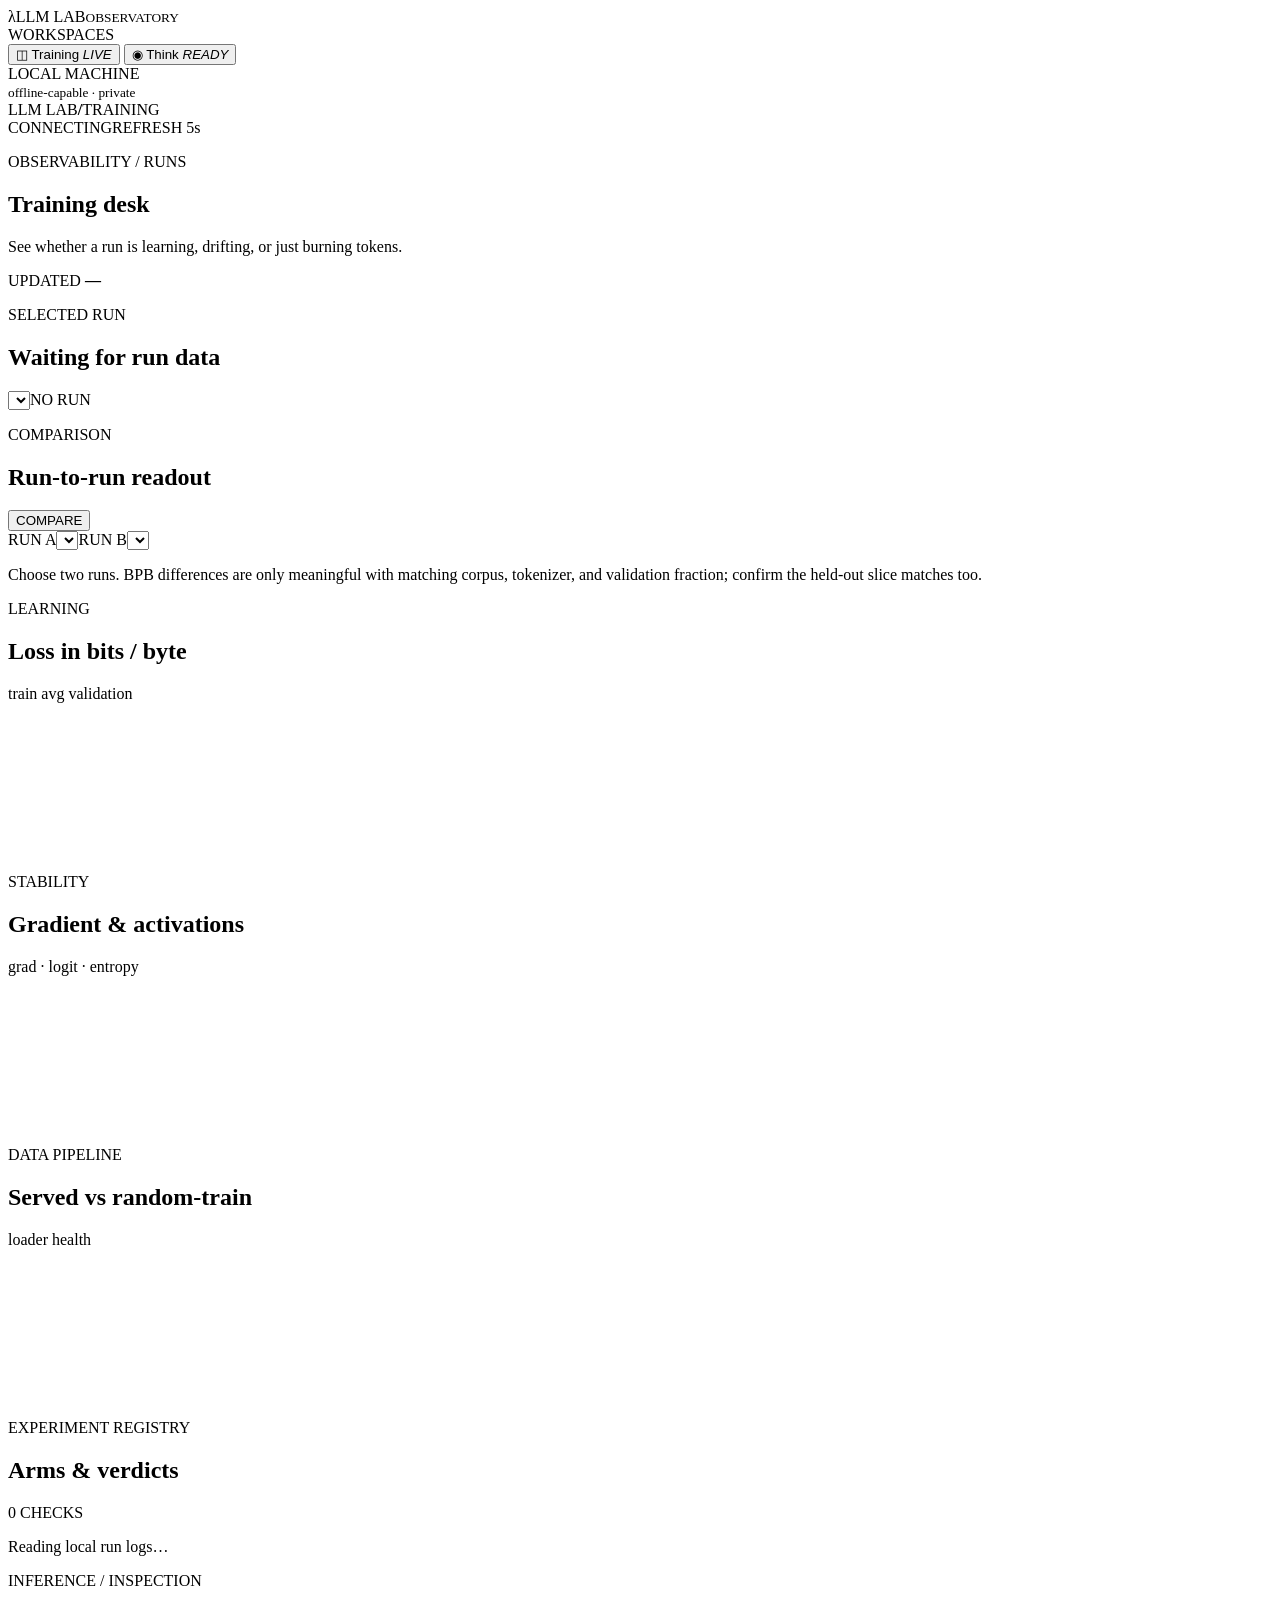
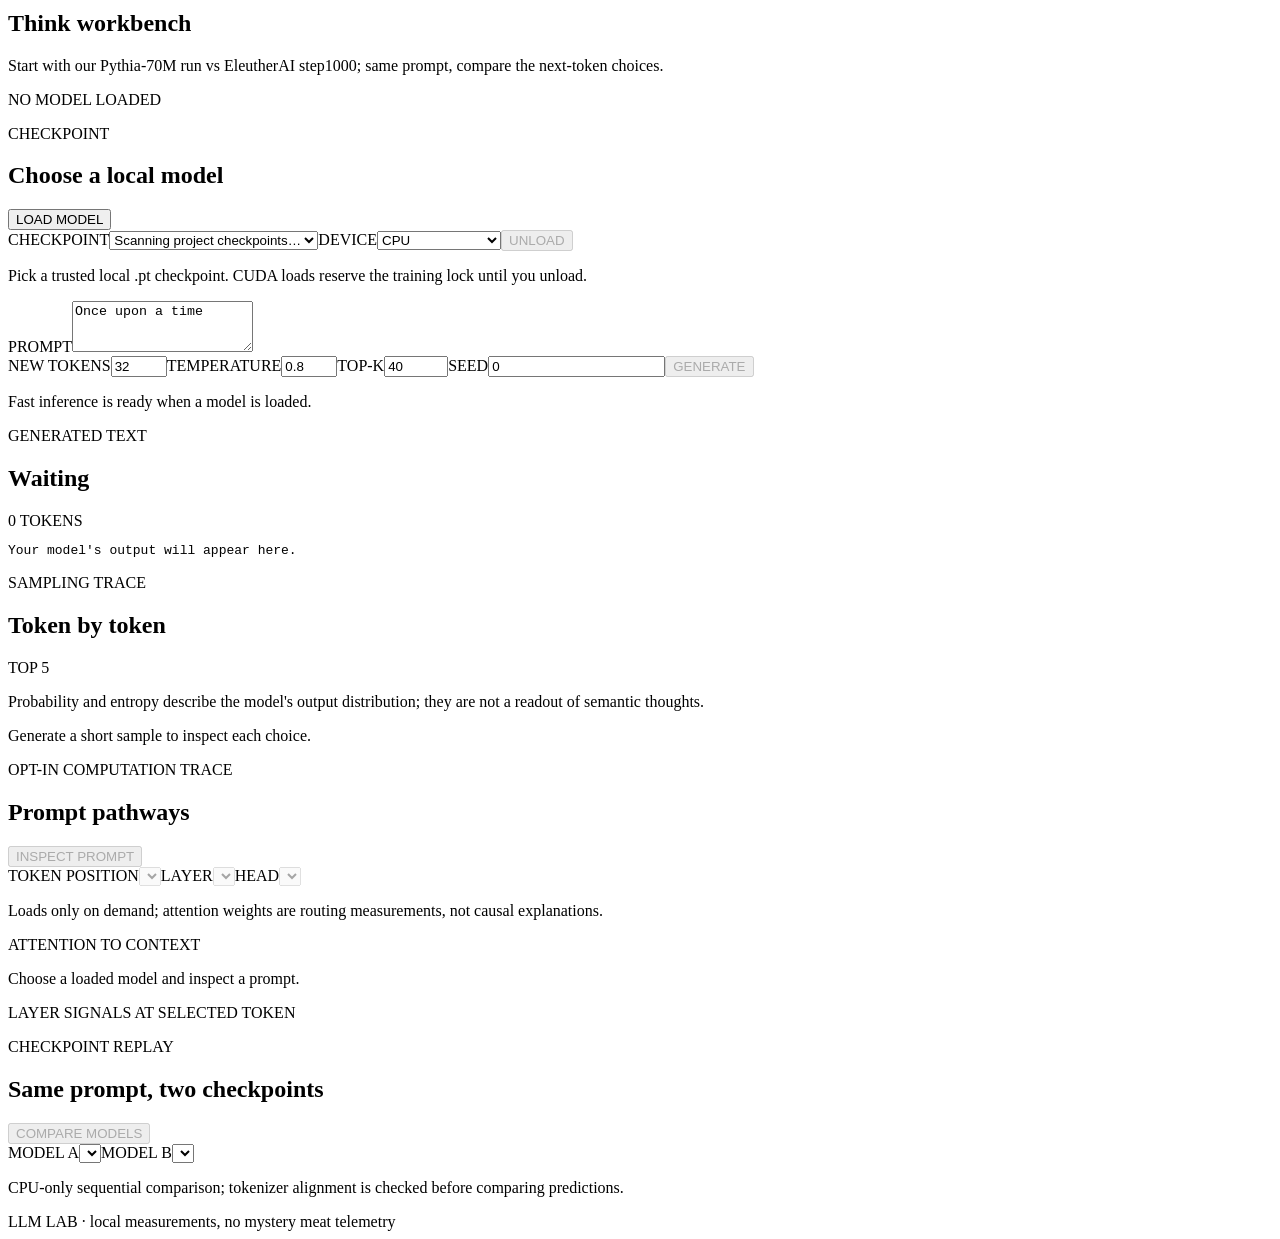
==== viz/ui/index.html @ 5d60dfd0 "viz: ship local visual observatory and inference" ====
<!doctype html>
<html lang="en">
<head>
  <meta charset="utf-8">
  <meta name="viewport" content="width=device-width, initial-scale=1">
  <title>LLM Observatory</title>
  <link rel="stylesheet" href="/assets/app.css">
  <script defer src="/assets/app.js"></script>
</head>
<body>
  <div class="app-shell">
    <aside class="rail">
      <div class="brand"><span class="brand-mark">λ</span><span>LLM LAB<small>OBSERVATORY</small></span></div>
      <div class="rail-label">WORKSPACES</div>
      <button class="nav active" data-view="training"><span>◫</span> Training <i>LIVE</i></button>
      <button class="nav" data-view="think"><span>◉</span> Think <i>READY</i></button>
      <div class="rail-footer"><span class="pulse"></span> LOCAL MACHINE<br><small>offline-capable · private</small></div>
    </aside>
    <main>
      <header class="topbar"><div><span class="crumb">LLM LAB</span><b>/</b><span id="crumb-view">TRAINING</span></div><div class="top-status"><span class="pulse"></span><span id="connection">CONNECTING</span><span class="divider"></span><span>REFRESH 5s</span></div></header>
      <section id="training-view" class="view">
        <div class="page-head"><div><p class="eyebrow">OBSERVABILITY / RUNS</p><h1>Training desk</h1><p class="subhead">See whether a run is learning, drifting, or just burning tokens.</p></div><div class="updated">UPDATED <b id="updated-at">—</b></div></div>
        <div id="stats" class="stats"></div>
        <div class="runbar panel"><div><p class="eyebrow">SELECTED RUN</p><h2 id="run-title">Waiting for run data</h2></div><select id="run-select" aria-label="Select training run"></select><span id="run-badge" class="badge">NO RUN</span></div>
        <div id="run-health" class="stats compact-stats" aria-live="polite"></div>
        <section class="panel compare-panel"><div class="panel-head"><div><p class="eyebrow">COMPARISON</p><h2>Run-to-run readout</h2></div><button id="compare-runs" class="action secondary">COMPARE</button></div><div class="control-row"><label class="field grow">RUN A<select id="compare-a"></select></label><label class="field grow">RUN B<select id="compare-b"></select></label></div><p id="compare-note" class="notice">Choose two runs. BPB differences are only meaningful with matching corpus, tokenizer, and validation fraction; confirm the held-out slice matches too.</p><div id="compare-results" class="table-wrap"></div></section>
        <div class="charts">
          <article class="panel chart-card"><div class="panel-head"><div><p class="eyebrow">LEARNING</p><h2>Loss in bits / byte</h2></div><span class="chart-key"><b class="lime"></b> train avg <b class="orange"></b> validation</span></div><canvas id="loss-chart" aria-label="Training and validation loss chart"></canvas></article>
          <article class="panel chart-card"><div class="panel-head"><div><p class="eyebrow">STABILITY</p><h2>Gradient &amp; activations</h2></div><span class="chart-key">grad · logit · entropy</span></div><canvas id="stability-chart" aria-label="Training stability chart"></canvas></article>
          <article class="panel chart-card"><div class="panel-head"><div><p class="eyebrow">DATA PIPELINE</p><h2>Served vs random-train</h2></div><span class="chart-key">loader health</span></div><canvas id="loader-chart" aria-label="Loader health chart"></canvas></article>
          <article class="panel runs-card"><div class="panel-head"><div><p class="eyebrow">EXPERIMENT REGISTRY</p><h2>Arms &amp; verdicts</h2></div><span id="problem-count" class="badge">0 CHECKS</span></div><div id="arms-table" class="table-wrap"></div></article>
        </div>
        <p id="notice" class="notice" role="status">Reading local run logs…</p>
      </section>
      <section id="think-view" class="view hidden">
        <div class="page-head"><div><p class="eyebrow">INFERENCE / INSPECTION</p><h1>Think workbench</h1><p class="subhead">Start with our Pythia-70M run vs EleutherAI step1000; same prompt, compare the next-token choices.</p></div><div class="badge" id="model-badge">NO MODEL LOADED</div></div>
        <div class="think-layout">
          <section class="panel think-main">
            <div class="panel-head"><div><p class="eyebrow">CHECKPOINT</p><h2>Choose a local model</h2></div><button id="load-model" class="action">LOAD MODEL</button></div>
            <div class="control-row"><label class="field grow">CHECKPOINT<select id="checkpoint-select"><option>Scanning project checkpoints…</option></select></label><label class="field">DEVICE<select id="device-select"><option value="cpu">CPU</option><option value="cuda" disabled>CUDA · checking</option></select></label><button id="unload-model" class="action secondary" disabled>UNLOAD</button></div>
            <p id="model-status" class="notice" role="status">Pick a trusted local .pt checkpoint. CUDA loads reserve the training lock until you unload.</p>
            <label class="field prompt-field">PROMPT<textarea id="prompt-input" rows="3" maxlength="4000">Once upon a time</textarea></label>
            <div class="control-row settings"><label class="field">NEW TOKENS<input id="max-tokens" type="number" min="1" max="128" value="32"></label><label class="field">TEMPERATURE<input id="temperature" type="number" min="0" max="2" step="0.1" value="0.8"></label><label class="field">TOP-K<input id="top-k" type="number" min="0" max="1000" value="40"></label><label class="field">SEED<input id="seed" type="number" min="0" value="0"></label><button id="generate-button" class="action generate" disabled>GENERATE</button></div>
            <p id="think-notice" class="notice" role="status">Fast inference is ready when a model is loaded.</p>
            <div class="generation-output"><div class="panel-head"><div><p class="eyebrow">GENERATED TEXT</p><h2 id="generation-state">Waiting</h2></div><span id="token-count" class="badge">0 TOKENS</span></div><pre id="generated-text">Your model's output will appear here.</pre></div>
          </section>
          <aside class="panel token-panel"><div class="panel-head"><div><p class="eyebrow">SAMPLING TRACE</p><h2>Token by token</h2></div><span class="badge">TOP 5</span></div><p class="subhead small">Probability and entropy describe the model's output distribution; they are not a readout of semantic thoughts.</p><div id="token-events" class="token-events"><div class="empty-trace">Generate a short sample to inspect each choice.</div></div></aside>
        </div>
        <section class="panel trace-panel">
          <div class="panel-head"><div><p class="eyebrow">OPT-IN COMPUTATION TRACE</p><h2>Prompt pathways</h2></div><button id="inspect-trace" class="action secondary" disabled>INSPECT PROMPT</button></div>
          <div class="control-row trace-controls"><label class="field">TOKEN POSITION<select id="trace-token" disabled></select></label><label class="field">LAYER<select id="trace-layer" disabled></select></label><label class="field">HEAD<select id="trace-head" disabled></select></label></div>
          <p id="trace-note" class="notice">Loads only on demand; attention weights are routing measurements, not causal explanations.</p>
          <div class="trace-views"><article><p class="eyebrow">ATTENTION TO CONTEXT</p><div id="attention-bars" class="attention-bars"><span class="empty-trace">Choose a loaded model and inspect a prompt.</span></div></article><article><p class="eyebrow">LAYER SIGNALS AT SELECTED TOKEN</p><div id="pathway-layers" class="pathway-layers"></div></article></div>
        </section>
        <section class="panel compare-panel"><div class="panel-head"><div><p class="eyebrow">CHECKPOINT REPLAY</p><h2>Same prompt, two checkpoints</h2></div><button id="compare-checkpoints" class="action secondary" disabled>COMPARE MODELS</button></div><div class="control-row"><label class="field grow">MODEL A<select id="compare-model-a"></select></label><label class="field grow">MODEL B<select id="compare-model-b"></select></label></div><p id="checkpoint-compare-note" class="notice">CPU-only sequential comparison; tokenizer alignment is checked before comparing predictions.</p><div id="checkpoint-compare-result" class="model-comparison"></div></section>
      </section>
      <footer>LLM LAB <span>·</span> local measurements, no mystery meat telemetry</footer>
    </main>
  </div>
</body>
</html>
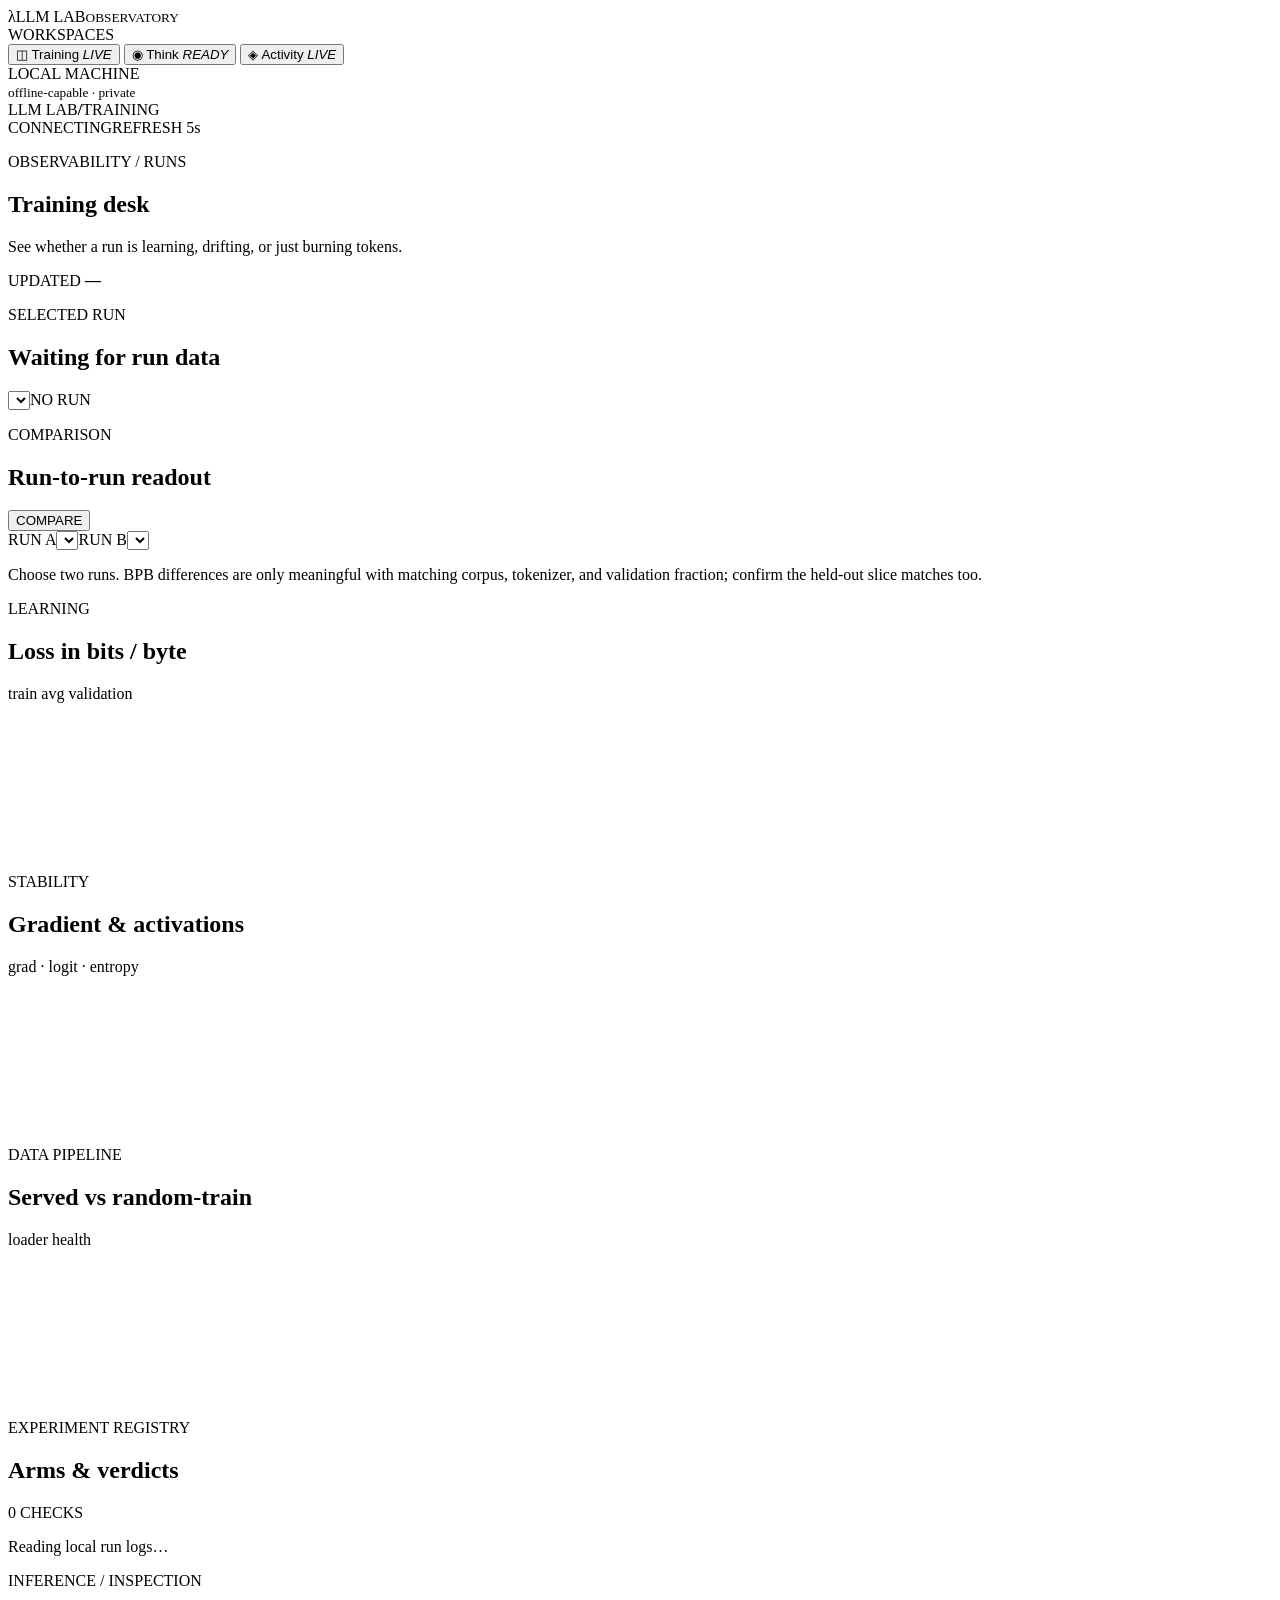
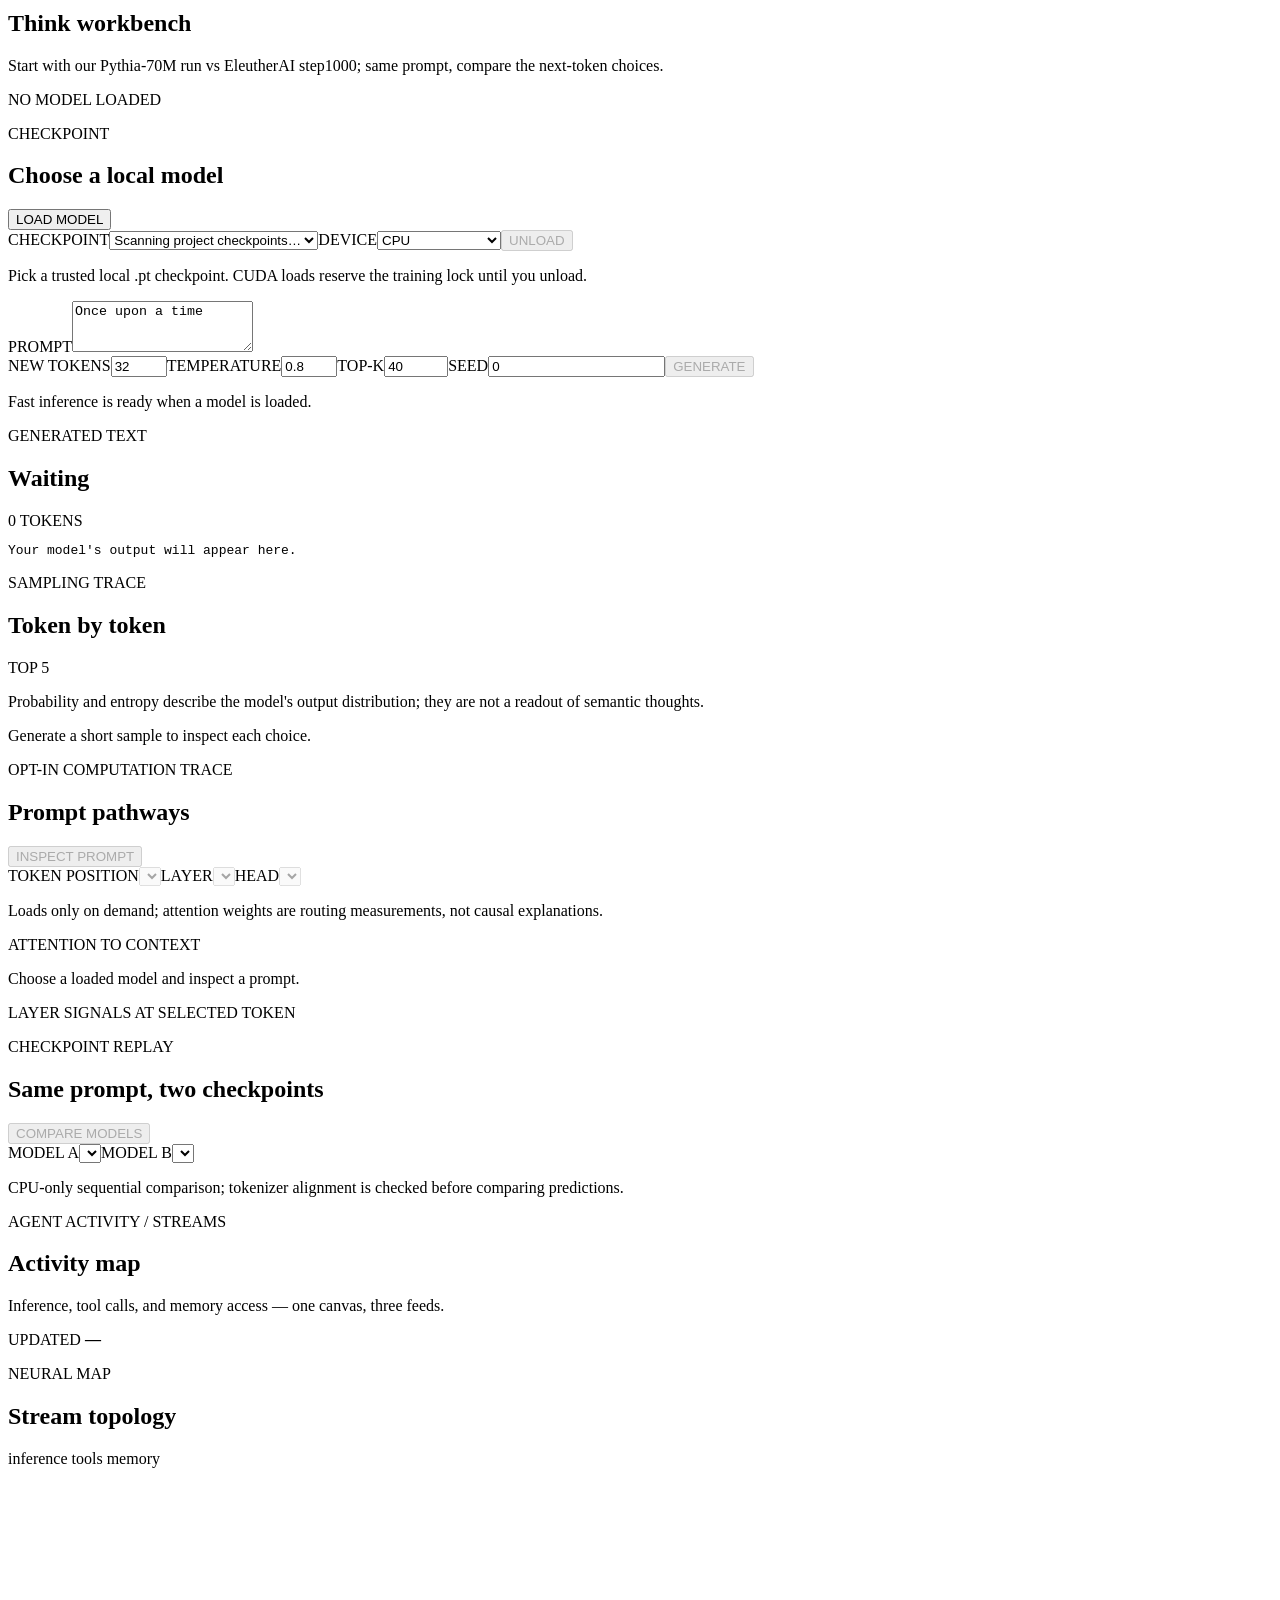
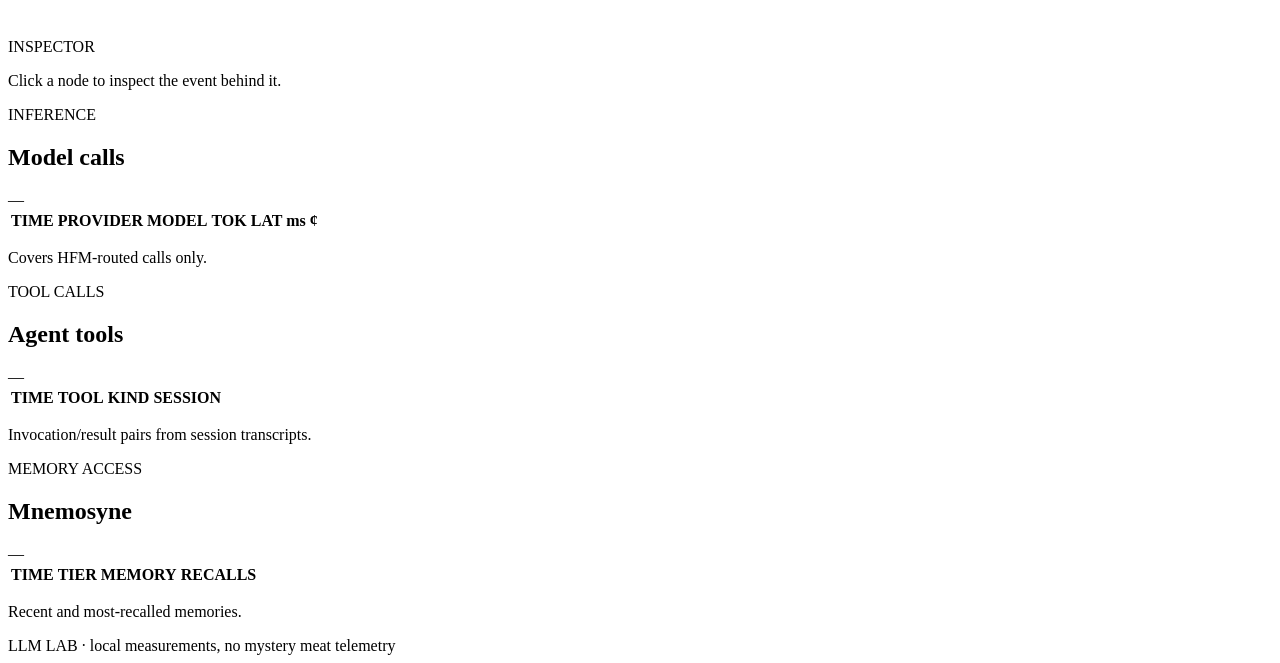
==== commit c568e851: "feat(viz): Activity workspace — /api/activity route, rail view, three feed panels" ====
--- a/viz/ui/index.html
+++ b/viz/ui/index.html
@@ -14,6 +14,7 @@
       <div class="rail-label">WORKSPACES</div>
       <button class="nav active" data-view="training"><span>◫</span> Training <i>LIVE</i></button>
       <button class="nav" data-view="think"><span>◉</span> Think <i>READY</i></button>
+      <button class="nav" data-view="activity"><span>◈</span> Activity <i>LIVE</i></button>
       <div class="rail-footer"><span class="pulse"></span> LOCAL MACHINE<br><small>offline-capable · private</small></div>
     </aside>
     <main>
@@ -54,6 +55,33 @@
         </section>
         <section class="panel compare-panel"><div class="panel-head"><div><p class="eyebrow">CHECKPOINT REPLAY</p><h2>Same prompt, two checkpoints</h2></div><button id="compare-checkpoints" class="action secondary" disabled>COMPARE MODELS</button></div><div class="control-row"><label class="field grow">MODEL A<select id="compare-model-a"></select></label><label class="field grow">MODEL B<select id="compare-model-b"></select></label></div><p id="checkpoint-compare-note" class="notice">CPU-only sequential comparison; tokenizer alignment is checked before comparing predictions.</p><div id="checkpoint-compare-result" class="model-comparison"></div></section>
       </section>
+      <section id="activity-view" class="view hidden">
+        <div class="page-head"><div><p class="eyebrow">AGENT ACTIVITY / STREAMS</p><h1>Activity map</h1><p class="subhead">Inference, tool calls, and memory access — one canvas, three feeds.</p></div><div class="updated">UPDATED <b id="activity-updated-at">—</b></div></div>
+        <section class="panel map-panel">
+          <div class="panel-head"><div><p class="eyebrow">NEURAL MAP</p><h2>Stream topology</h2></div><span class="chart-key"><b class="lime"></b> inference <b class="orange"></b> tools <b class="cyan"></b> memory</span></div>
+          <div class="map-wrap"><canvas id="activity-map" aria-label="Activity neural map"></canvas><aside id="map-inspector" class="map-inspector"><p class="eyebrow">INSPECTOR</p><p class="subhead small">Click a node to inspect the event behind it.</p></aside></div>
+        </section>
+        <div class="activity-grid">
+          <section class="panel" id="inference-panel">
+            <div class="panel-head"><div><p class="eyebrow">INFERENCE</p><h2>Model calls</h2></div><span class="badge" id="inference-badge">—</span></div>
+            <div id="inference-stats" class="stats compact-stats"></div>
+            <div class="table-wrap"><table><thead><tr><th>TIME</th><th>PROVIDER</th><th>MODEL</th><th>TOK</th><th>LAT ms</th><th>¢</th></tr></thead><tbody id="inference-feed"></tbody></table></div>
+            <p id="inference-notice" class="notice small">Covers HFM-routed calls only.</p>
+          </section>
+          <section class="panel" id="tools-panel">
+            <div class="panel-head"><div><p class="eyebrow">TOOL CALLS</p><h2>Agent tools</h2></div><span class="badge" id="tools-badge">—</span></div>
+            <div id="tools-stats" class="stats compact-stats"></div>
+            <div class="table-wrap"><table><thead><tr><th>TIME</th><th>TOOL</th><th>KIND</th><th>SESSION</th></tr></thead><tbody id="tools-feed"></tbody></table></div>
+            <p id="tools-notice" class="notice small">Invocation/result pairs from session transcripts.</p>
+          </section>
+          <section class="panel" id="memory-panel">
+            <div class="panel-head"><div><p class="eyebrow">MEMORY ACCESS</p><h2>Mnemosyne</h2></div><span class="badge" id="memory-badge">—</span></div>
+            <div id="memory-stats" class="stats compact-stats"></div>
+            <div class="table-wrap"><table><thead><tr><th>TIME</th><th>TIER</th><th>MEMORY</th><th>RECALLS</th></tr></thead><tbody id="memory-feed"></tbody></table></div>
+            <p id="memory-notice" class="notice small">Recent and most-recalled memories.</p>
+          </section>
+        </div>
+      </section>
       <footer>LLM LAB <span>·</span> local measurements, no mystery meat telemetry</footer>
     </main>
   </div>
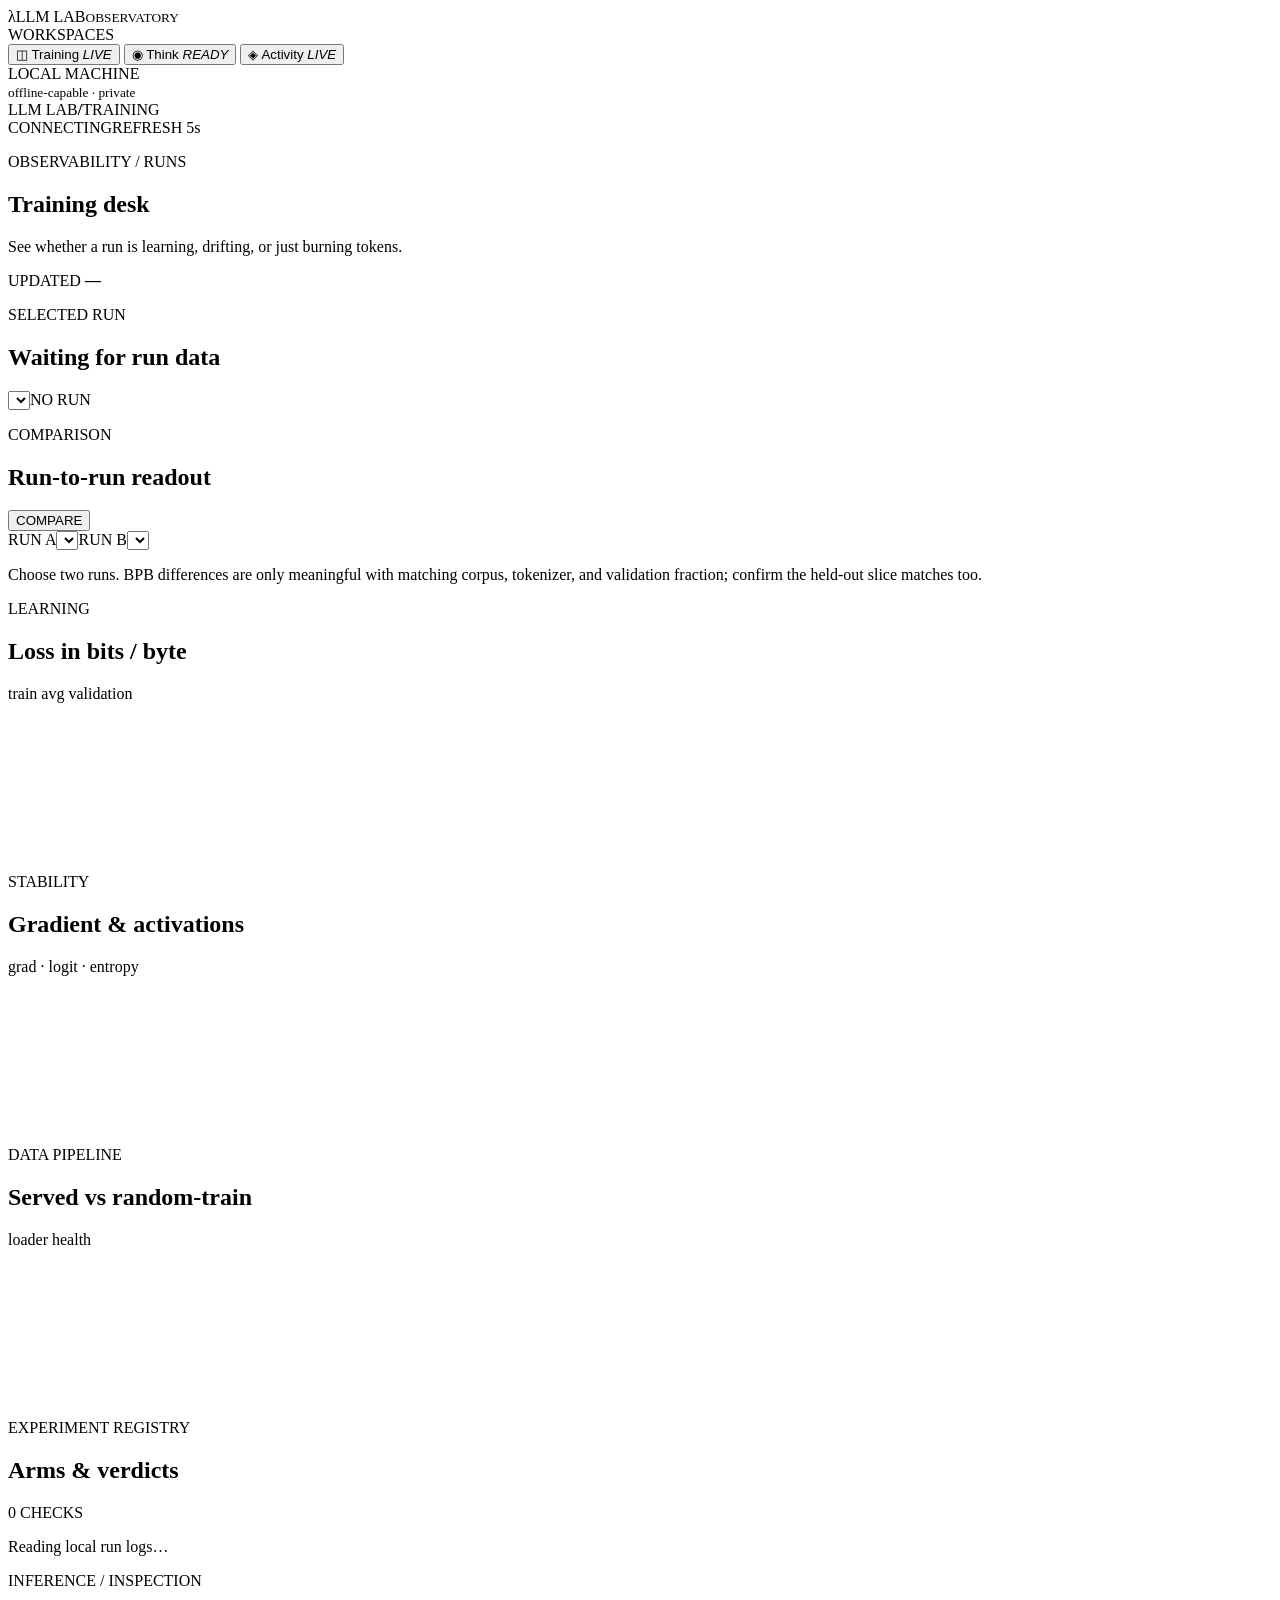
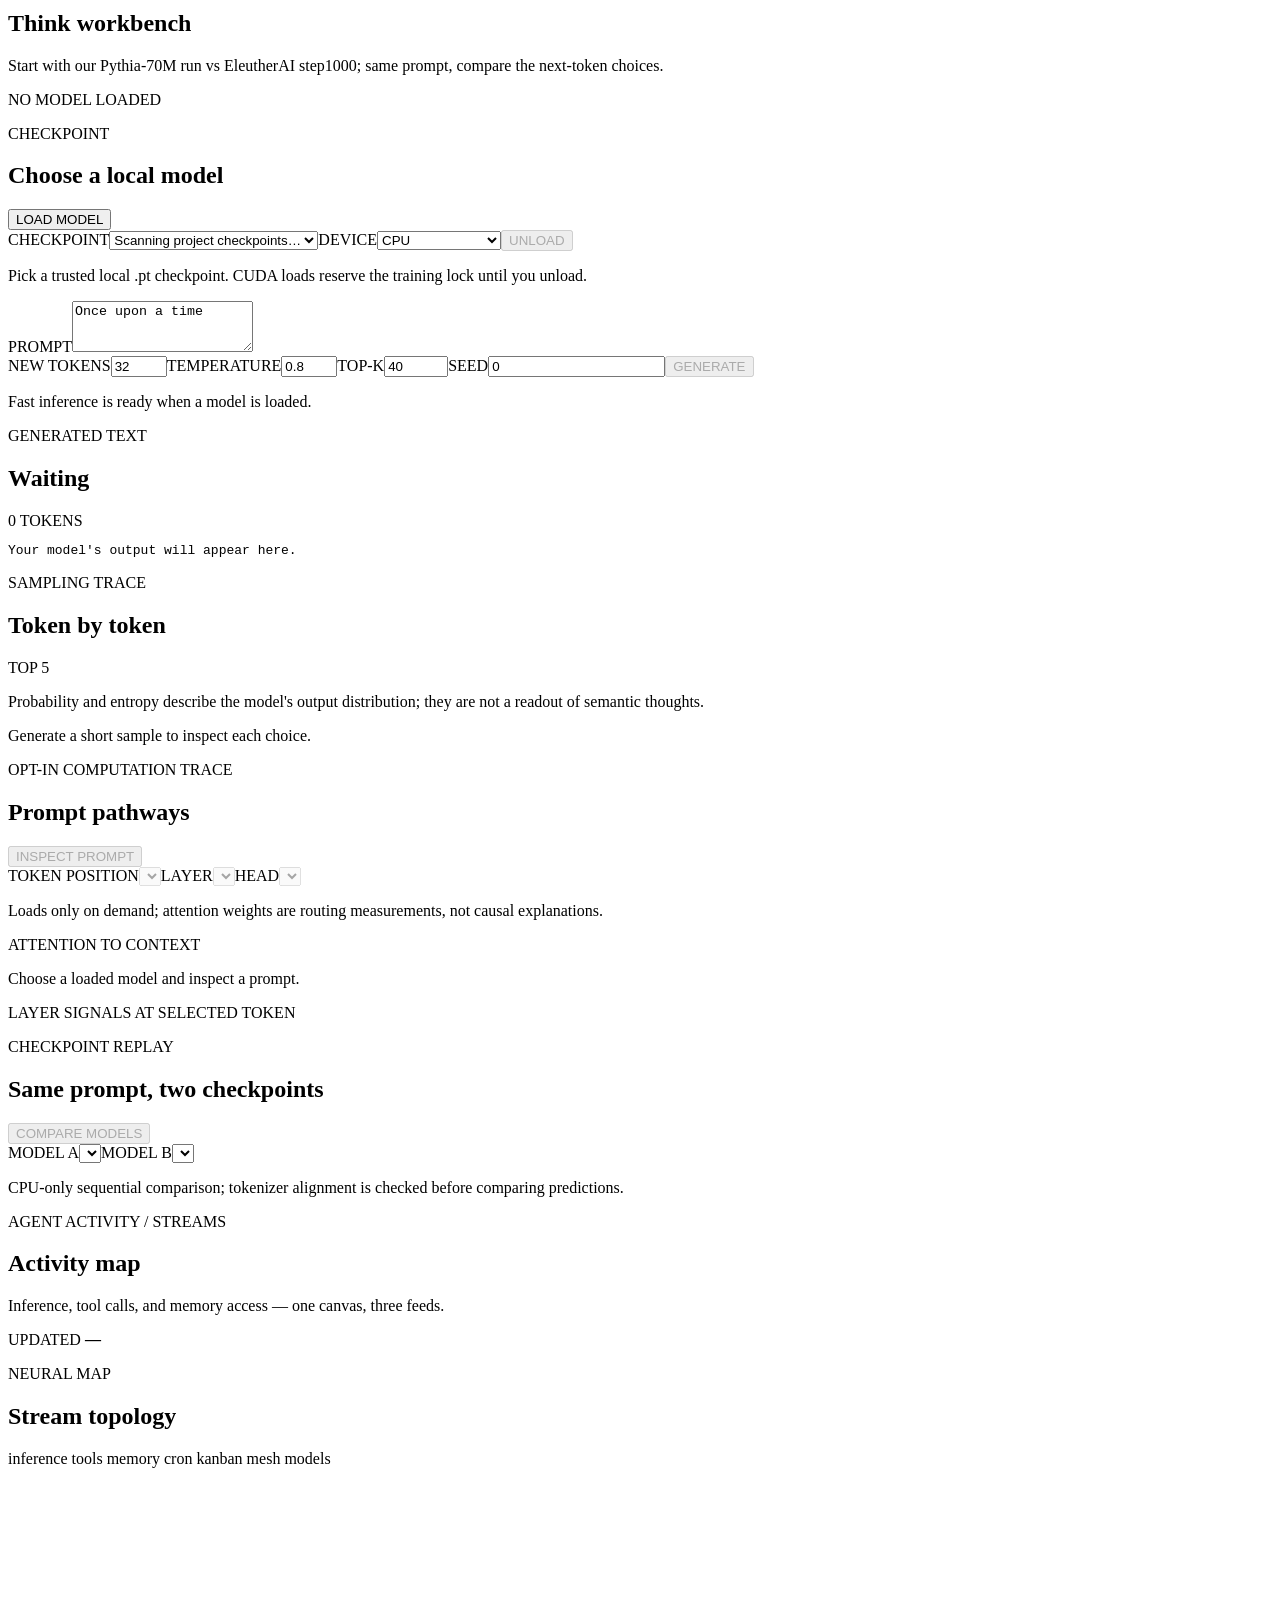
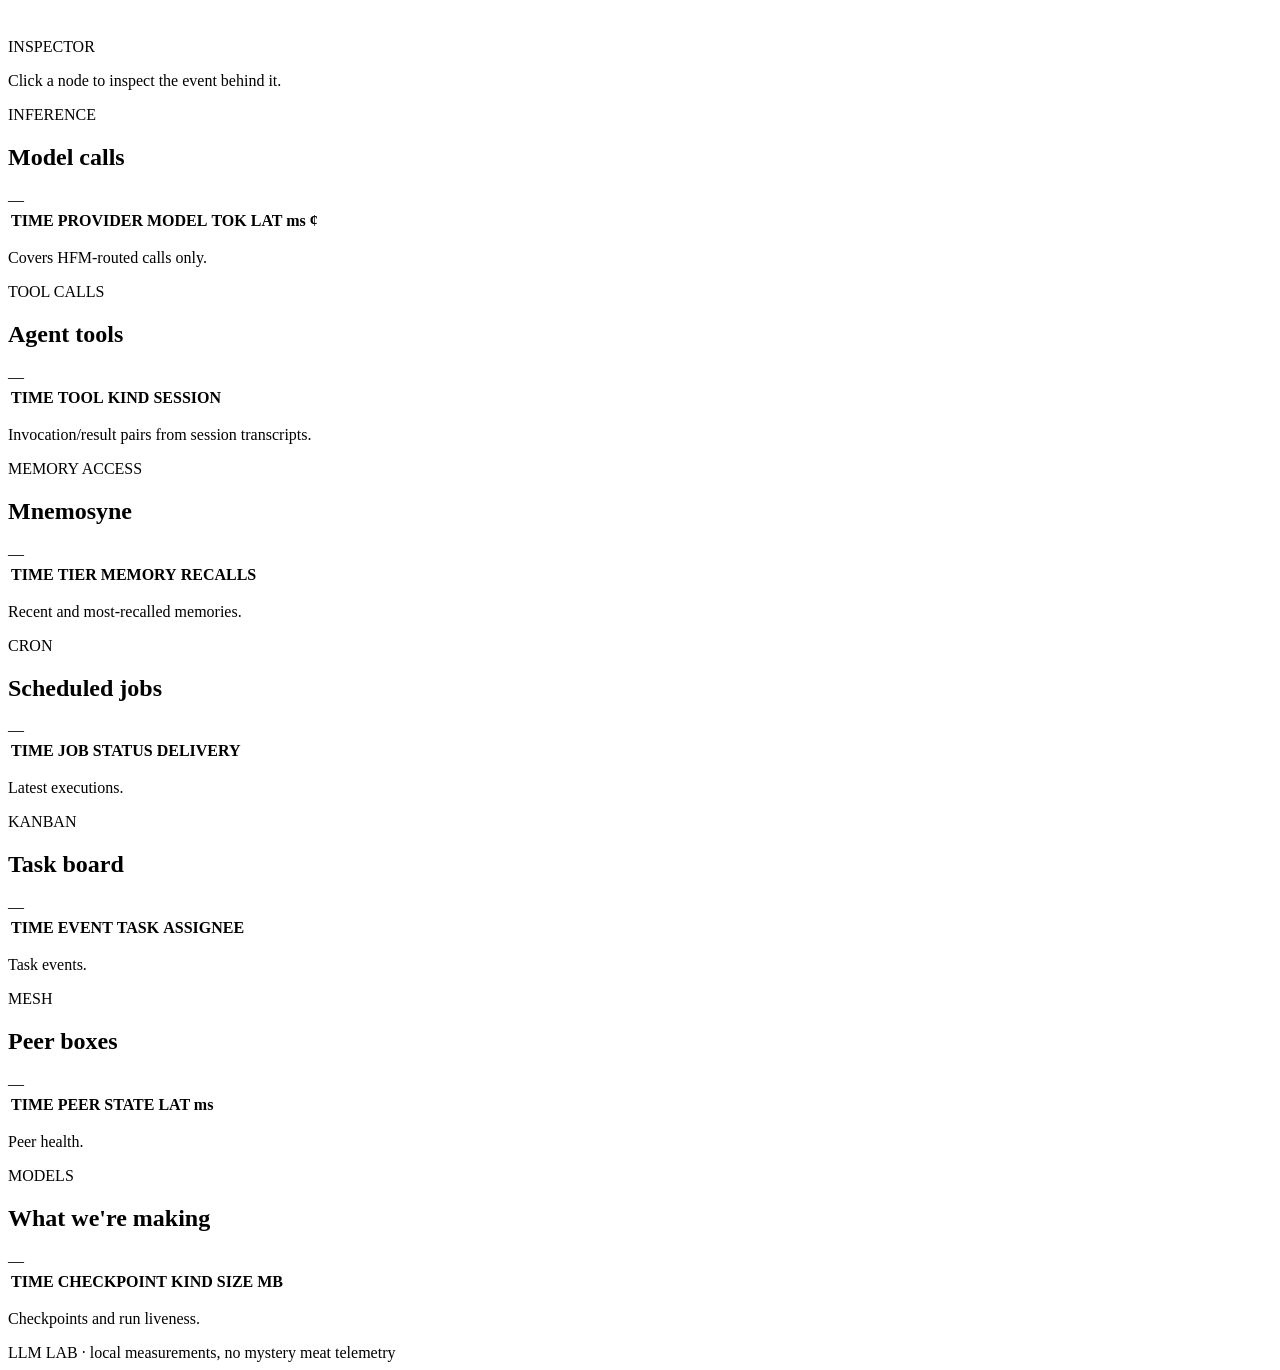
==== commit 8f6b8d10: "feat(viz): activity stream registry - cron/kanban/mesh/models streams, generic panel renderer, date " ====
--- a/viz/ui/index.html
+++ b/viz/ui/index.html
@@ -58,7 +58,7 @@
       <section id="activity-view" class="view hidden">
         <div class="page-head"><div><p class="eyebrow">AGENT ACTIVITY / STREAMS</p><h1>Activity map</h1><p class="subhead">Inference, tool calls, and memory access — one canvas, three feeds.</p></div><div class="updated">UPDATED <b id="activity-updated-at">—</b></div></div>
         <section class="panel map-panel">
-          <div class="panel-head"><div><p class="eyebrow">NEURAL MAP</p><h2>Stream topology</h2></div><span class="chart-key"><b class="lime"></b> inference <b class="orange"></b> tools <b class="cyan"></b> memory</span></div>
+          <div class="panel-head"><div><p class="eyebrow">NEURAL MAP</p><h2>Stream topology</h2></div><span class="chart-key"><b class="lime"></b> inference <b class="orange"></b> tools <b class="cyan"></b> memory <b class="purple"></b> cron <b class="red"></b> kanban <b class="blue"></b> mesh <b class="gold"></b> models</span></div>
           <div class="map-wrap"><canvas id="activity-map" aria-label="Activity neural map"></canvas><aside id="map-inspector" class="map-inspector"><p class="eyebrow">INSPECTOR</p><p class="subhead small">Click a node to inspect the event behind it.</p></aside></div>
         </section>
         <div class="activity-grid">
@@ -80,6 +80,30 @@
             <div class="table-wrap"><table><thead><tr><th>TIME</th><th>TIER</th><th>MEMORY</th><th>RECALLS</th></tr></thead><tbody id="memory-feed"></tbody></table></div>
             <p id="memory-notice" class="notice small">Recent and most-recalled memories.</p>
           </section>
+          <section class="panel" id="cron-panel">
+            <div class="panel-head"><div><p class="eyebrow">CRON</p><h2>Scheduled jobs</h2></div><span class="badge" id="cron-badge">—</span></div>
+            <div id="cron-stats" class="stats compact-stats"></div>
+            <div class="table-wrap"><table><thead><tr><th>TIME</th><th>JOB</th><th>STATUS</th><th>DELIVERY</th></tr></thead><tbody id="cron-feed"></tbody></table></div>
+            <p id="cron-notice" class="notice small">Latest executions.</p>
+          </section>
+          <section class="panel" id="kanban-panel">
+            <div class="panel-head"><div><p class="eyebrow">KANBAN</p><h2>Task board</h2></div><span class="badge" id="kanban-badge">—</span></div>
+            <div id="kanban-stats" class="stats compact-stats"></div>
+            <div class="table-wrap"><table><thead><tr><th>TIME</th><th>EVENT</th><th>TASK</th><th>ASSIGNEE</th></tr></thead><tbody id="kanban-feed"></tbody></table></div>
+            <p id="kanban-notice" class="notice small">Task events.</p>
+          </section>
+          <section class="panel" id="mesh-panel">
+            <div class="panel-head"><div><p class="eyebrow">MESH</p><h2>Peer boxes</h2></div><span class="badge" id="mesh-badge">—</span></div>
+            <div id="mesh-stats" class="stats compact-stats"></div>
+            <div class="table-wrap"><table><thead><tr><th>TIME</th><th>PEER</th><th>STATE</th><th>LAT ms</th></tr></thead><tbody id="mesh-feed"></tbody></table></div>
+            <p id="mesh-notice" class="notice small">Peer health.</p>
+          </section>
+          <section class="panel" id="models-panel">
+            <div class="panel-head"><div><p class="eyebrow">MODELS</p><h2>What we're making</h2></div><span class="badge" id="models-badge">—</span></div>
+            <div id="models-stats" class="stats compact-stats"></div>
+            <div class="table-wrap"><table><thead><tr><th>TIME</th><th>CHECKPOINT</th><th>KIND</th><th>SIZE MB</th></tr></thead><tbody id="models-feed"></tbody></table></div>
+            <p id="models-notice" class="notice small">Checkpoints and run liveness.</p>
+          </section>
         </div>
       </section>
       <footer>LLM LAB <span>·</span> local measurements, no mystery meat telemetry</footer>
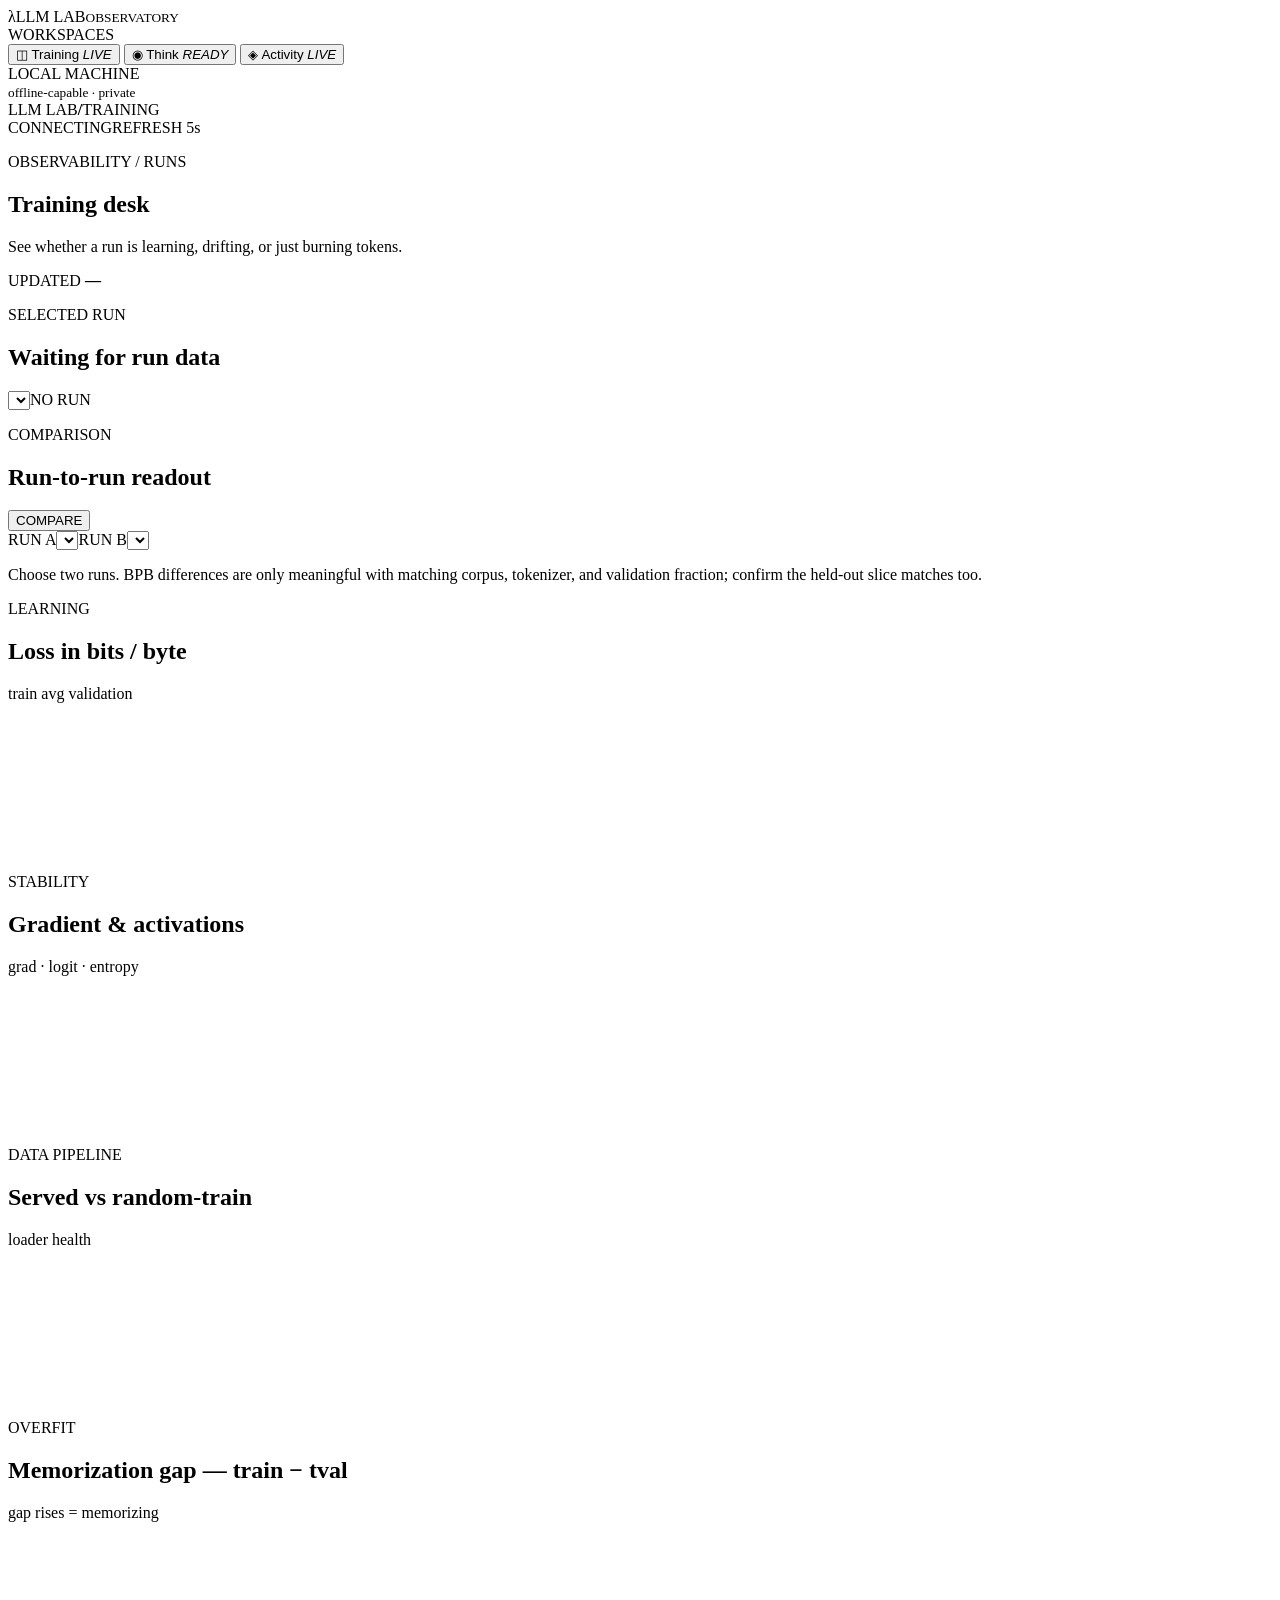
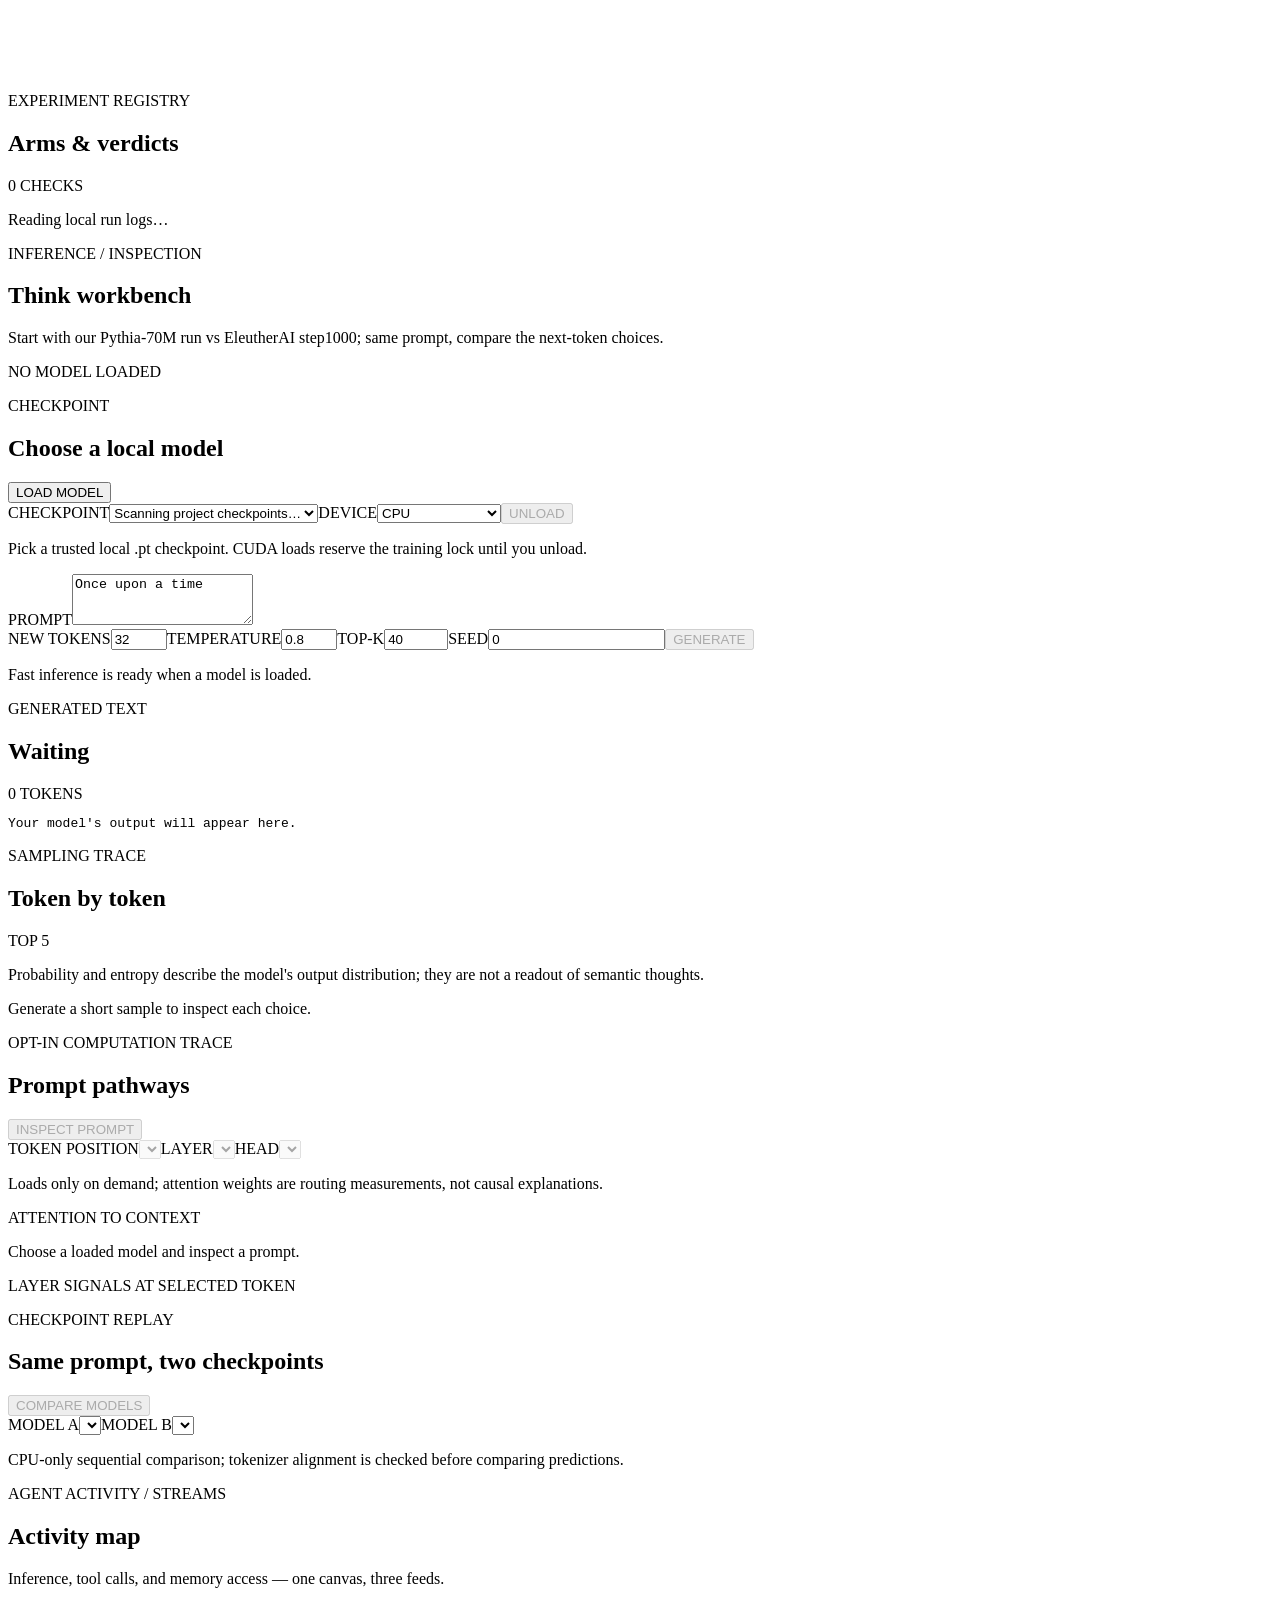
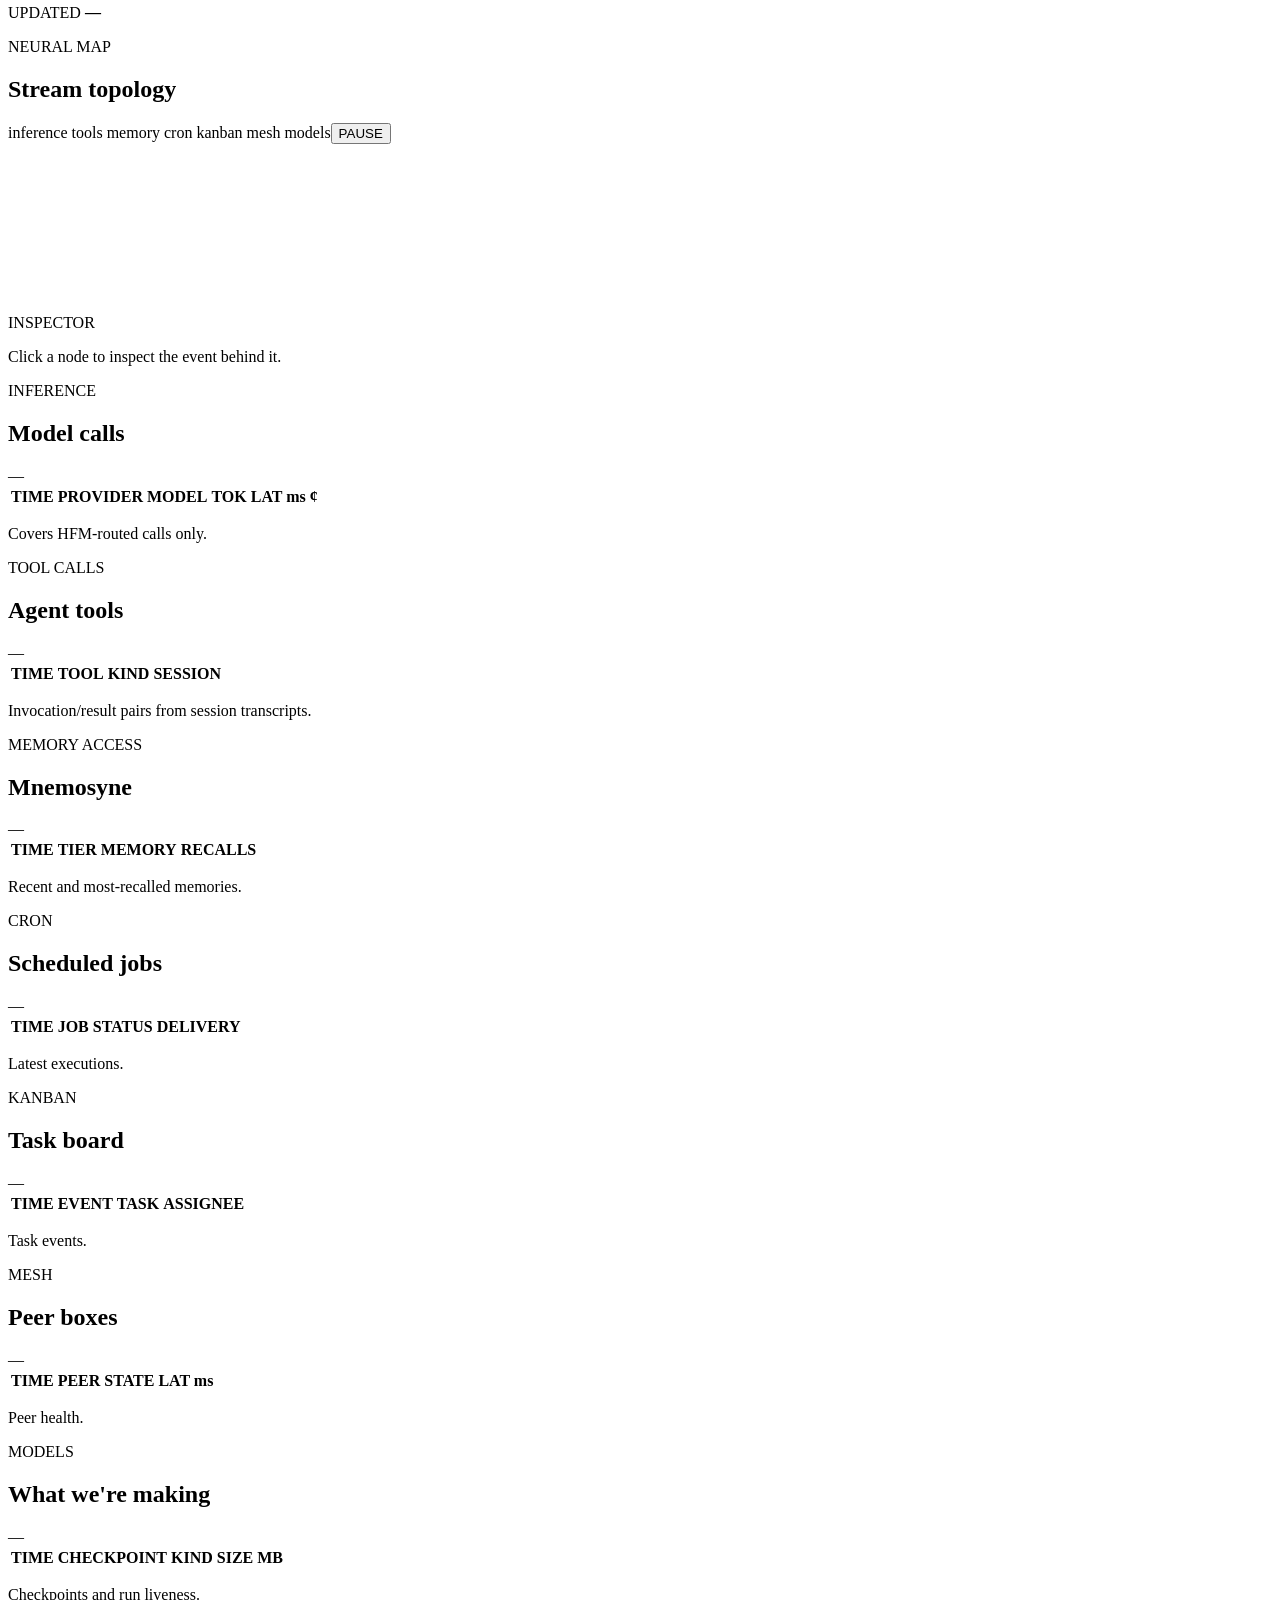
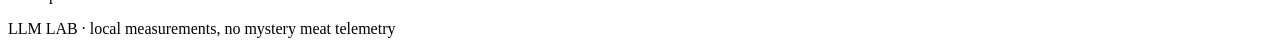
==== commit c1bb1619: "feat(viz): map pause/drift toggle + overfit gap panel (train-tval), from Oct-5 plan additions" ====
--- a/viz/ui/index.html
+++ b/viz/ui/index.html
@@ -29,6 +29,7 @@
           <article class="panel chart-card"><div class="panel-head"><div><p class="eyebrow">LEARNING</p><h2>Loss in bits / byte</h2></div><span class="chart-key"><b class="lime"></b> train avg <b class="orange"></b> validation</span></div><canvas id="loss-chart" aria-label="Training and validation loss chart"></canvas></article>
           <article class="panel chart-card"><div class="panel-head"><div><p class="eyebrow">STABILITY</p><h2>Gradient &amp; activations</h2></div><span class="chart-key">grad · logit · entropy</span></div><canvas id="stability-chart" aria-label="Training stability chart"></canvas></article>
           <article class="panel chart-card"><div class="panel-head"><div><p class="eyebrow">DATA PIPELINE</p><h2>Served vs random-train</h2></div><span class="chart-key">loader health</span></div><canvas id="loader-chart" aria-label="Loader health chart"></canvas></article>
+          <article class="panel chart-card"><div class="panel-head"><div><p class="eyebrow">OVERFIT</p><h2>Memorization gap — train − tval</h2></div><span class="chart-key">gap <b class="red"></b> rises = memorizing</span></div><canvas id="gap-chart" aria-label="Train minus train-on-val loss gap chart"></canvas></article>
           <article class="panel runs-card"><div class="panel-head"><div><p class="eyebrow">EXPERIMENT REGISTRY</p><h2>Arms &amp; verdicts</h2></div><span id="problem-count" class="badge">0 CHECKS</span></div><div id="arms-table" class="table-wrap"></div></article>
         </div>
         <p id="notice" class="notice" role="status">Reading local run logs…</p>
@@ -58,7 +59,7 @@
       <section id="activity-view" class="view hidden">
         <div class="page-head"><div><p class="eyebrow">AGENT ACTIVITY / STREAMS</p><h1>Activity map</h1><p class="subhead">Inference, tool calls, and memory access — one canvas, three feeds.</p></div><div class="updated">UPDATED <b id="activity-updated-at">—</b></div></div>
         <section class="panel map-panel">
-          <div class="panel-head"><div><p class="eyebrow">NEURAL MAP</p><h2>Stream topology</h2></div><span class="chart-key"><b class="lime"></b> inference <b class="orange"></b> tools <b class="cyan"></b> memory <b class="purple"></b> cron <b class="red"></b> kanban <b class="blue"></b> mesh <b class="gold"></b> models</span></div>
+          <div class="panel-head"><div><p class="eyebrow">NEURAL MAP</p><h2>Stream topology</h2></div><span class="chart-key"><b class="lime"></b> inference <b class="orange"></b> tools <b class="cyan"></b> memory <b class="purple"></b> cron <b class="red"></b> kanban <b class="blue"></b> mesh <b class="gold"></b> models</span><button id="map-pause" class="action secondary">PAUSE</button></div>
           <div class="map-wrap"><canvas id="activity-map" aria-label="Activity neural map"></canvas><aside id="map-inspector" class="map-inspector"><p class="eyebrow">INSPECTOR</p><p class="subhead small">Click a node to inspect the event behind it.</p></aside></div>
         </section>
         <div class="activity-grid">
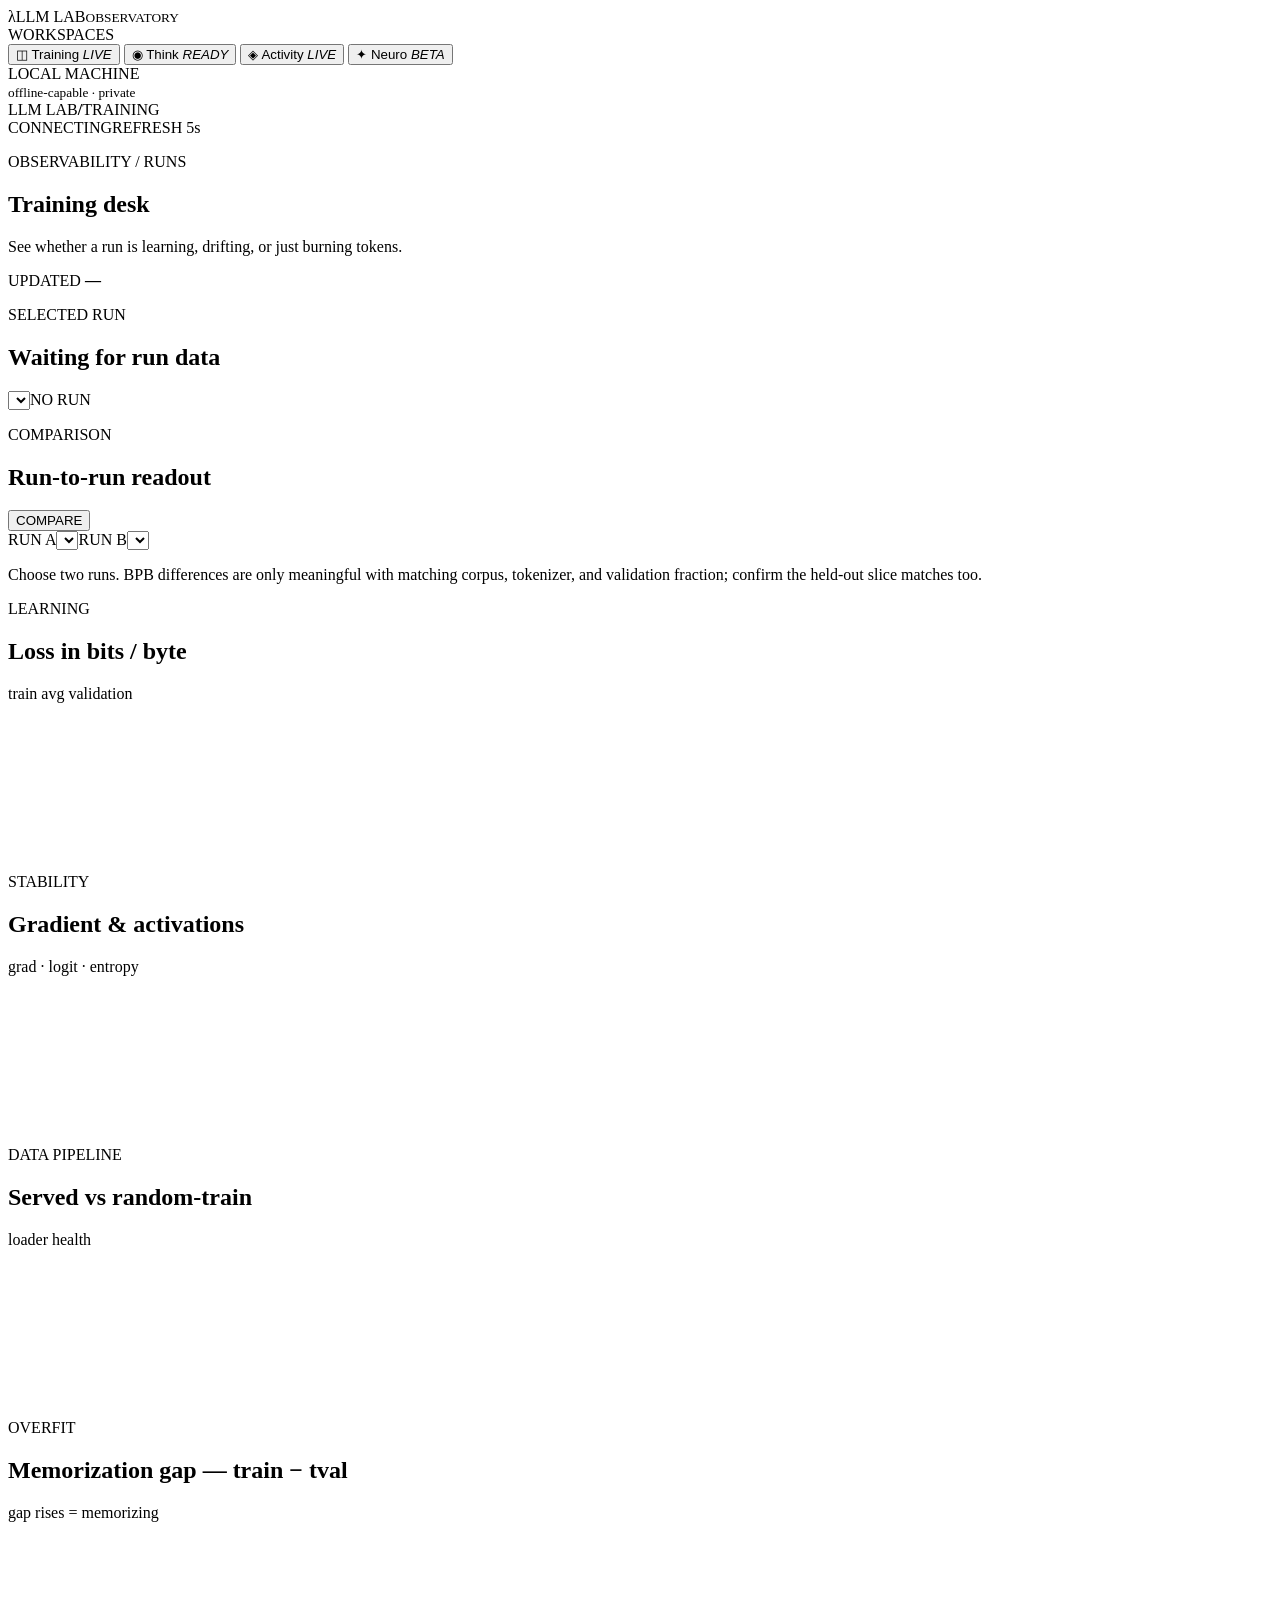
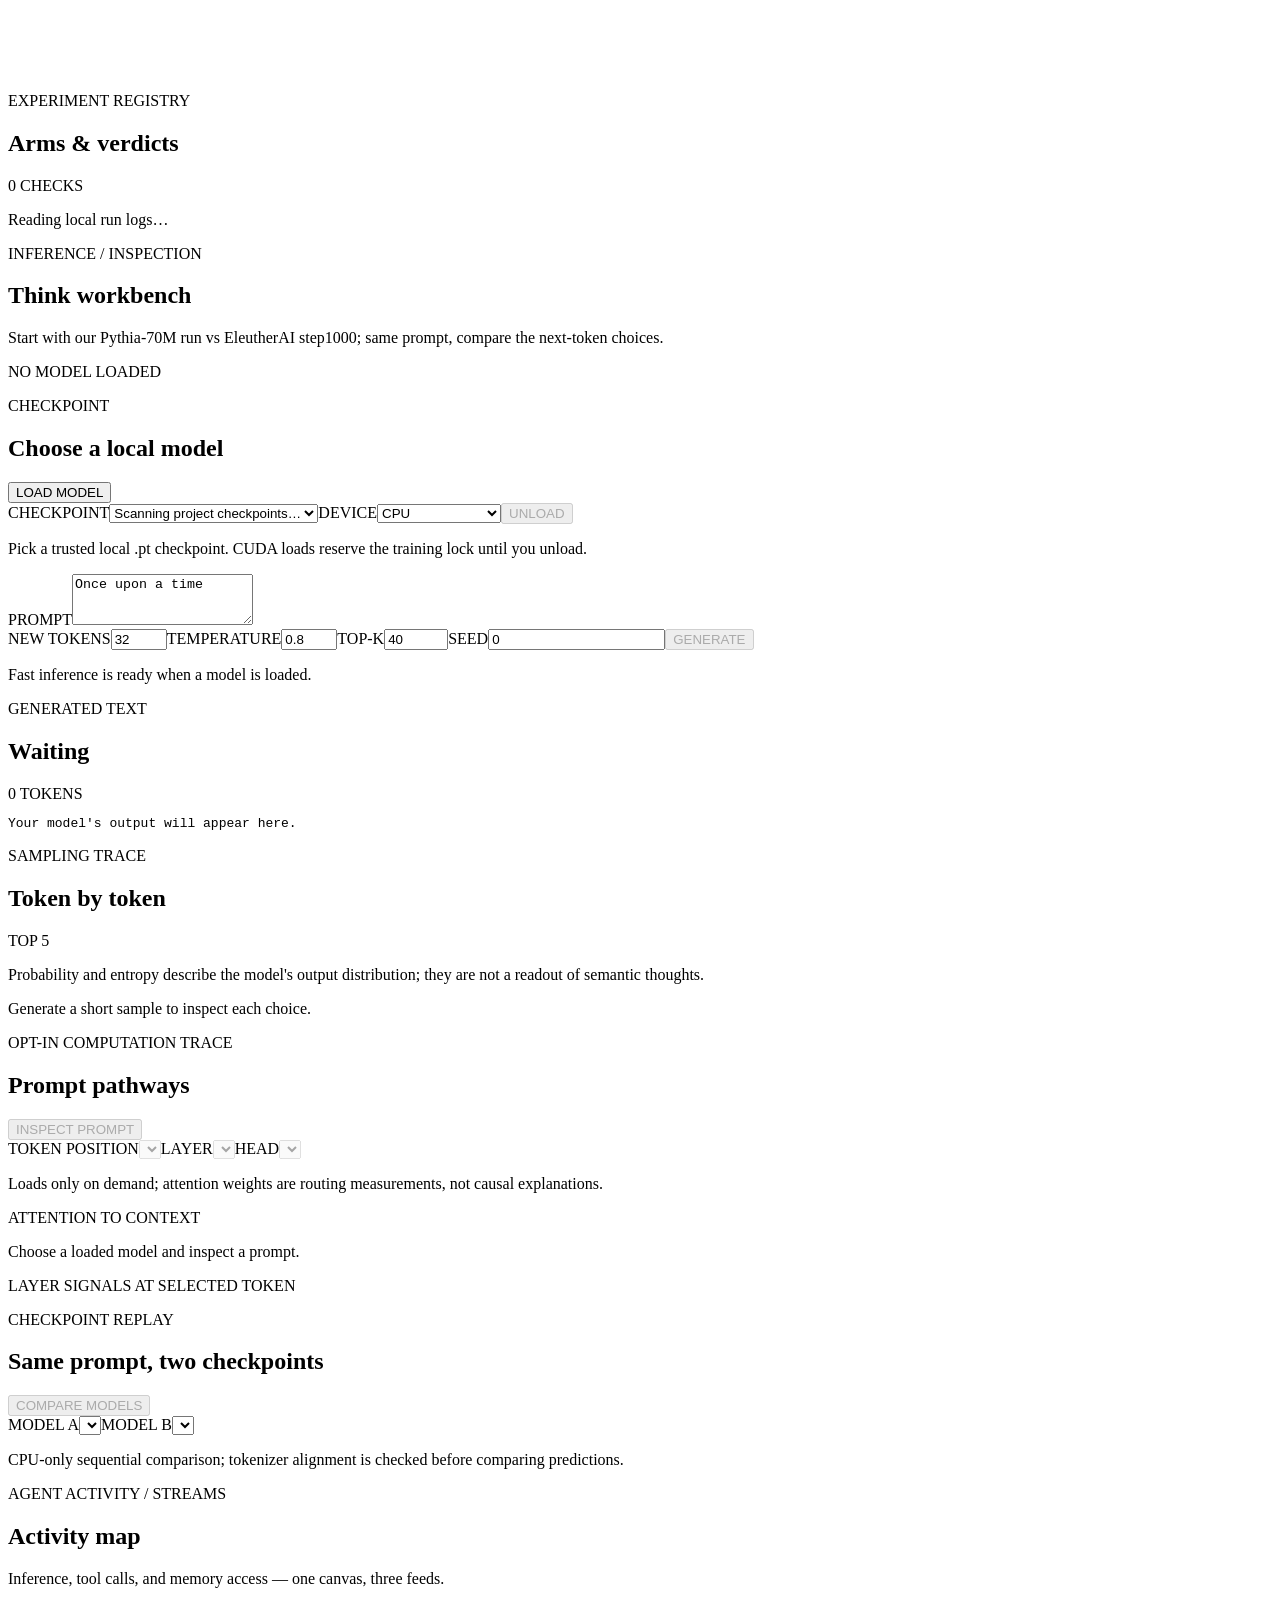
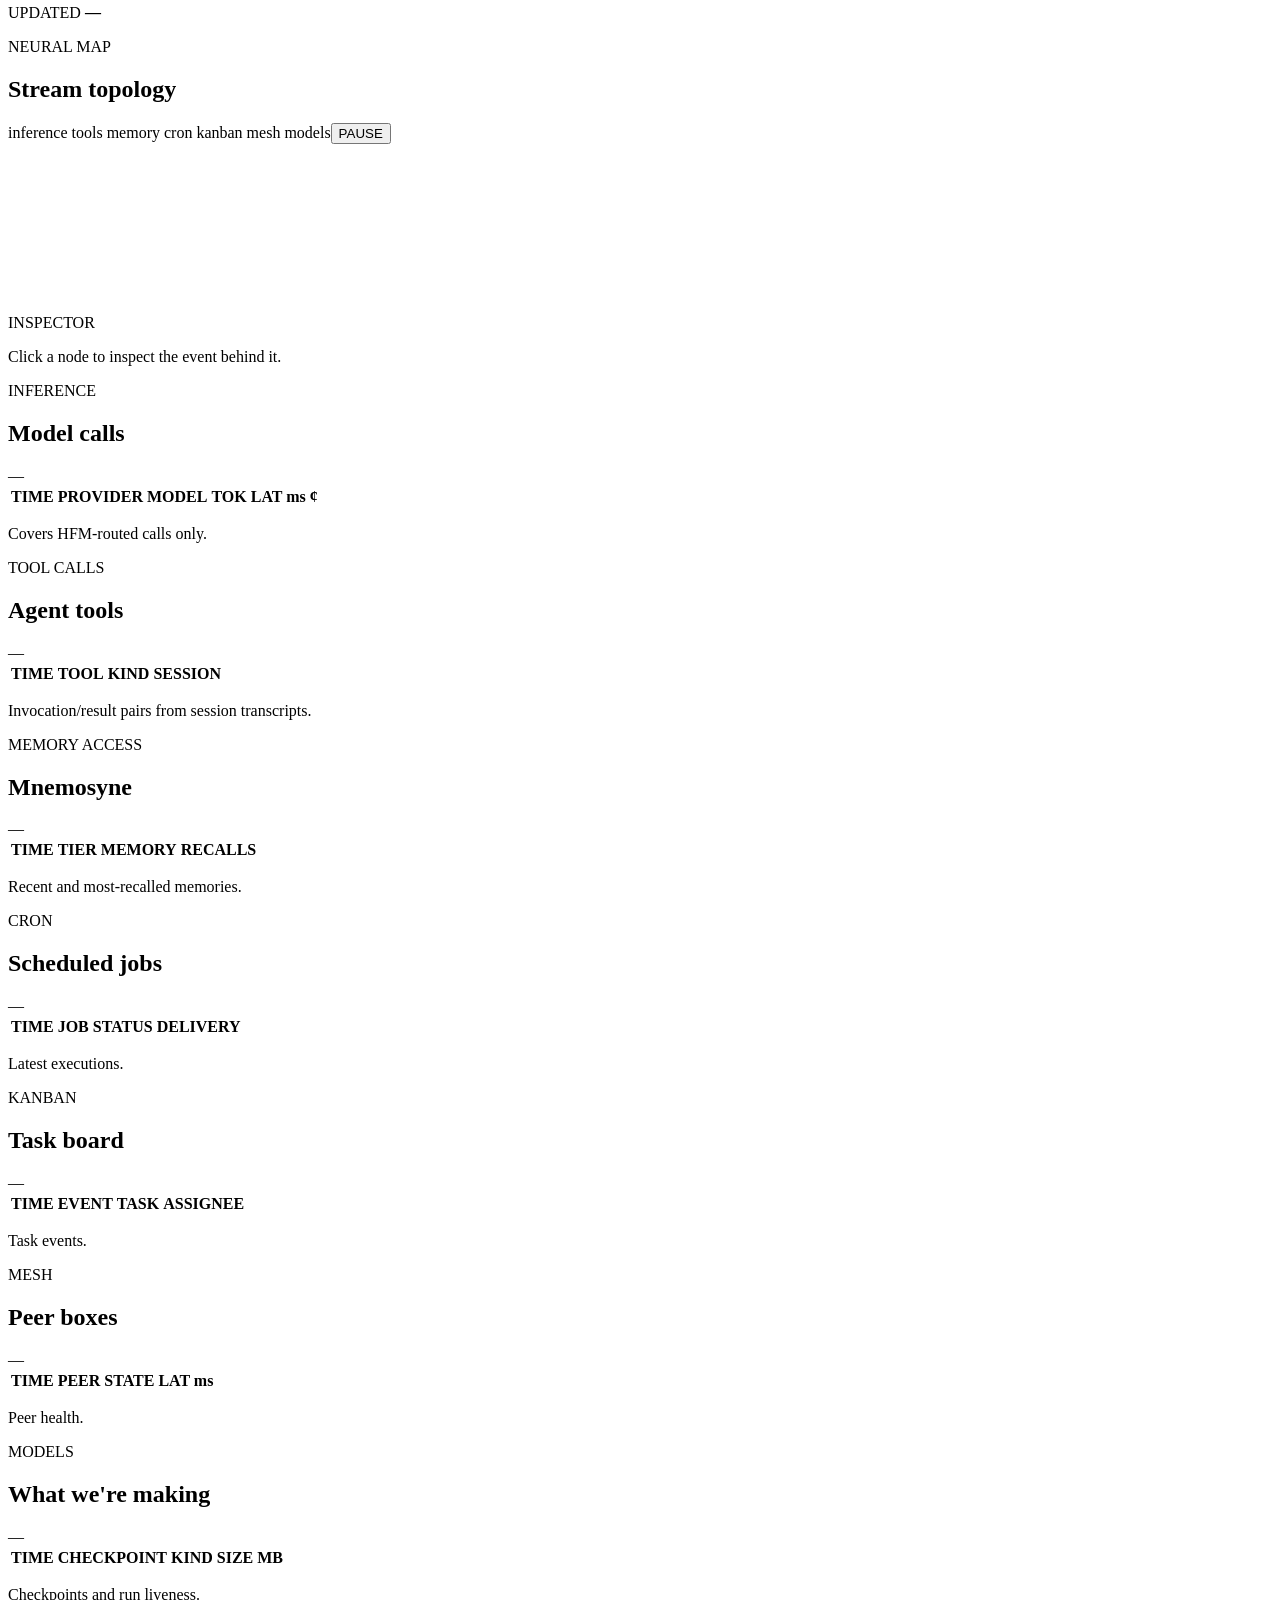
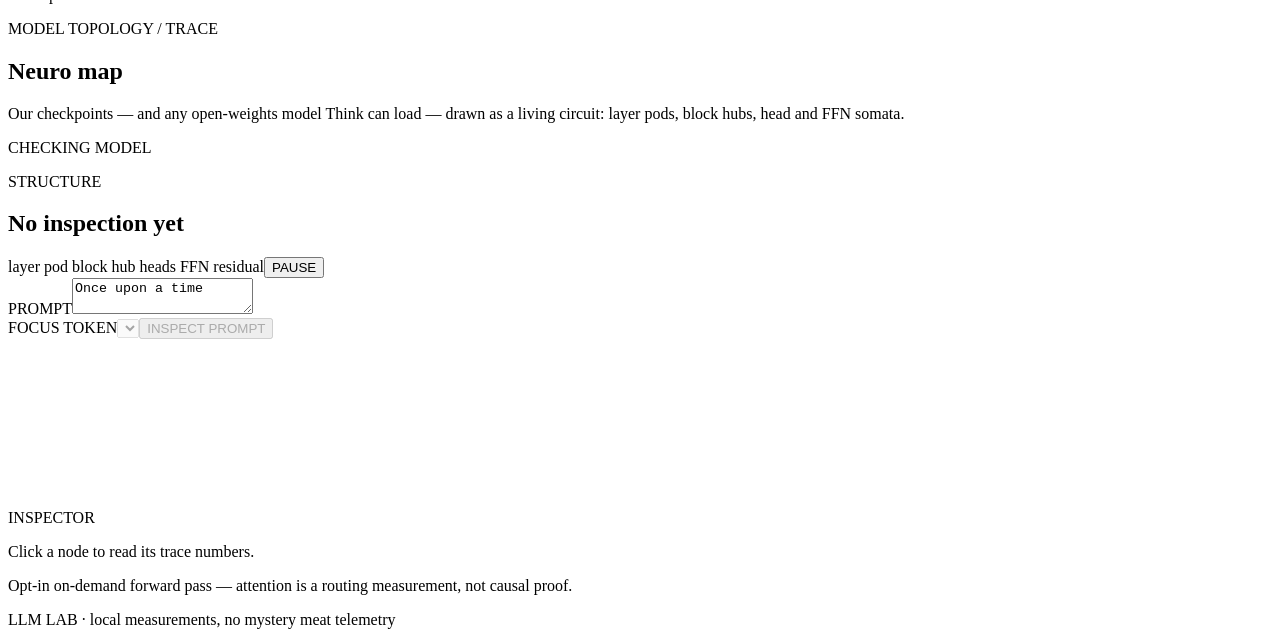
==== commit b9f1e8c7: "feat(viz): Neuro workspace - model topology map from /api/trace (Oct-5 plan Part A)" ====
--- a/viz/ui/index.html
+++ b/viz/ui/index.html
@@ -15,6 +15,7 @@
       <button class="nav active" data-view="training"><span>◫</span> Training <i>LIVE</i></button>
       <button class="nav" data-view="think"><span>◉</span> Think <i>READY</i></button>
       <button class="nav" data-view="activity"><span>◈</span> Activity <i>LIVE</i></button>
+      <button class="nav" data-view="neuro"><span>✦</span> Neuro <i>BETA</i></button>
       <div class="rail-footer"><span class="pulse"></span> LOCAL MACHINE<br><small>offline-capable · private</small></div>
     </aside>
     <main>
@@ -107,6 +108,16 @@
           </section>
         </div>
       </section>
+      <section id="neuro-view" class="view hidden">
+        <div class="page-head"><div><p class="eyebrow">MODEL TOPOLOGY / TRACE</p><h1>Neuro map</h1><p class="subhead">Our checkpoints — and any open-weights model Think can load — drawn as a living circuit: layer pods, block hubs, head and FFN somata.</p></div><div class="badge" id="neuro-badge">CHECKING MODEL</div></div>
+        <section class="panel map-panel">
+          <div class="panel-head"><div><p class="eyebrow">STRUCTURE</p><h2 id="neuro-title">No inspection yet</h2></div><span class="chart-key"><b class="cyan"></b> layer pod <b class="lime"></b> block hub <b class="orange"></b> heads <b class="red"></b> FFN <b class="gold"></b> residual</span><button id="neuro-pause" class="action secondary">PAUSE</button></div>
+          <label class="field prompt-field">PROMPT<textarea id="neuro-prompt" rows="2" maxlength="4000">Once upon a time</textarea></label>
+          <div class="control-row"><label class="field">FOCUS TOKEN<select id="neuro-token" disabled></select></label><button id="neuro-inspect" class="action" disabled>INSPECT PROMPT</button></div>
+          <div class="map-wrap"><canvas id="neuro-map" aria-label="Model structure neural map"></canvas><aside id="neuro-inspector" class="map-inspector"><p class="eyebrow">INSPECTOR</p><p class="subhead small">Click a node to read its trace numbers.</p></aside></div>
+          <p id="neuro-notice" class="notice">Opt-in on-demand forward pass — attention is a routing measurement, not causal proof.</p>
+        </section>
+      </section>
       <footer>LLM LAB <span>·</span> local measurements, no mystery meat telemetry</footer>
     </main>
   </div>
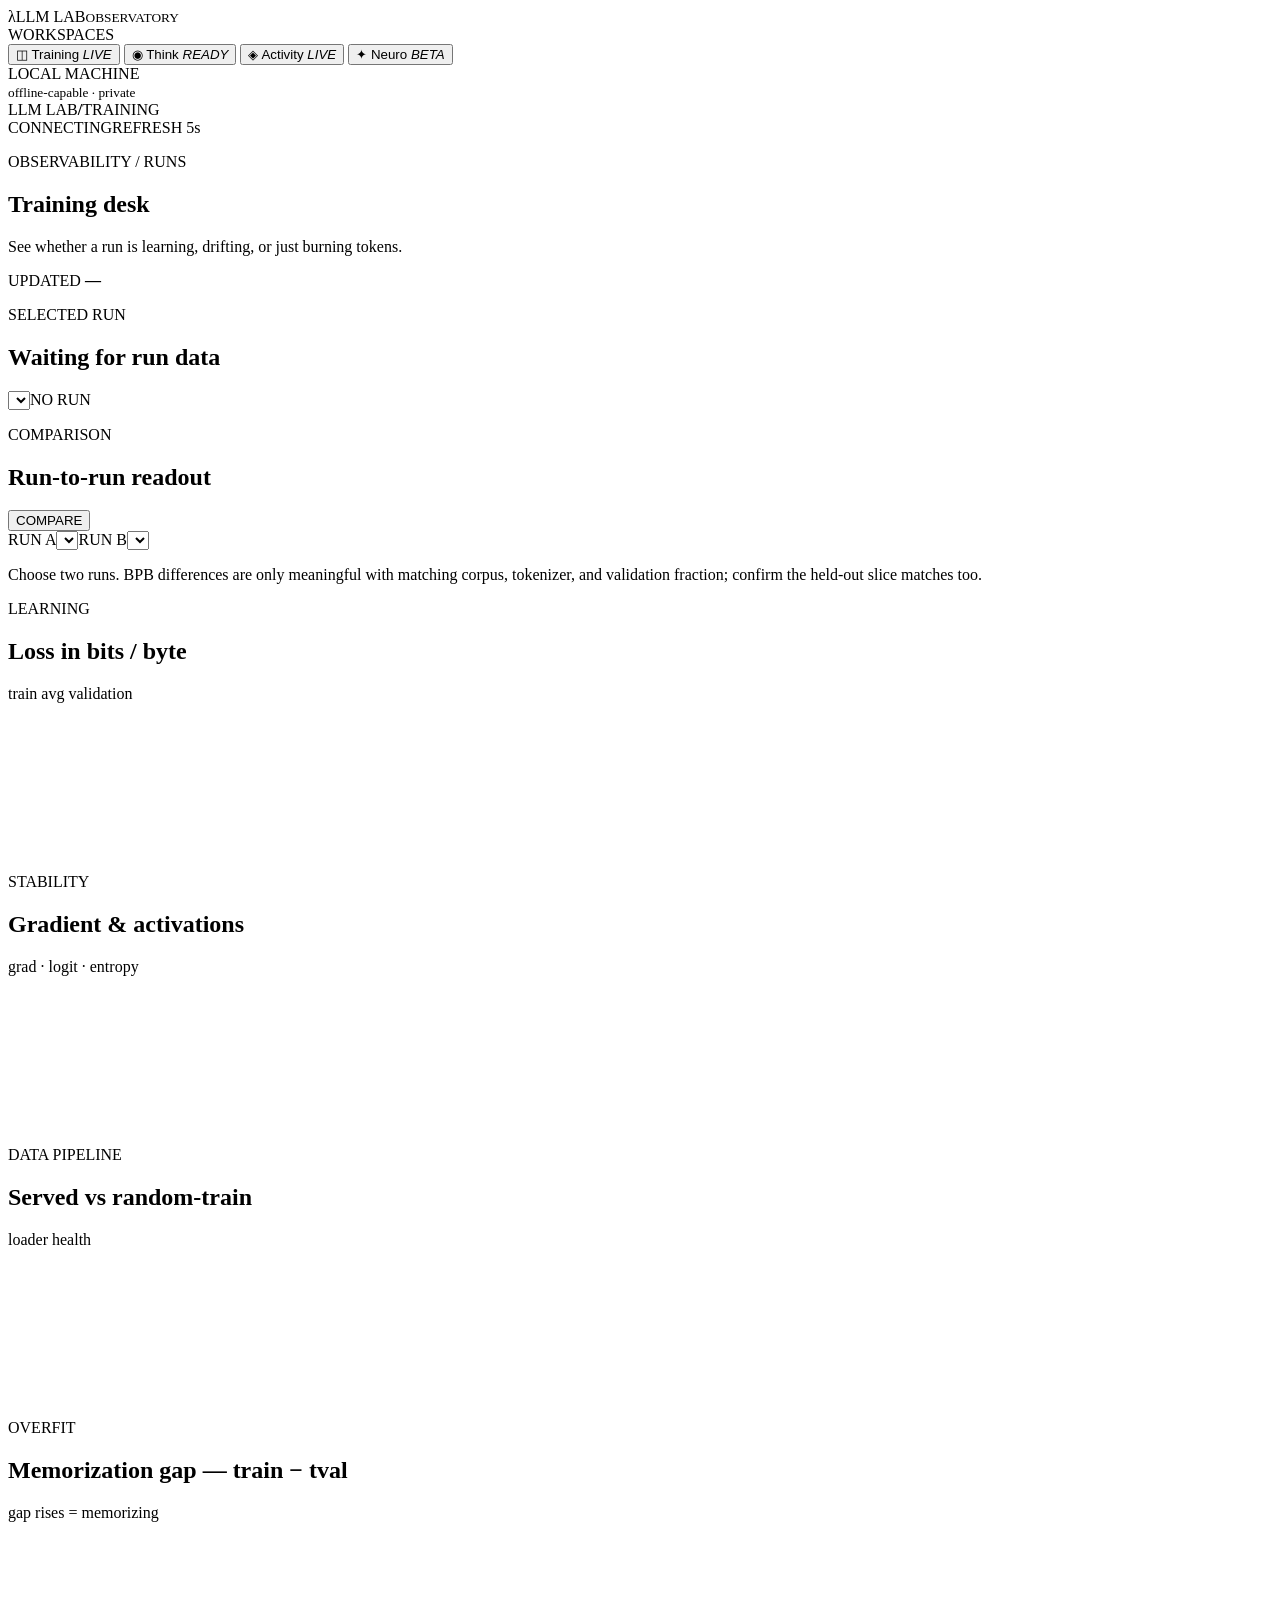
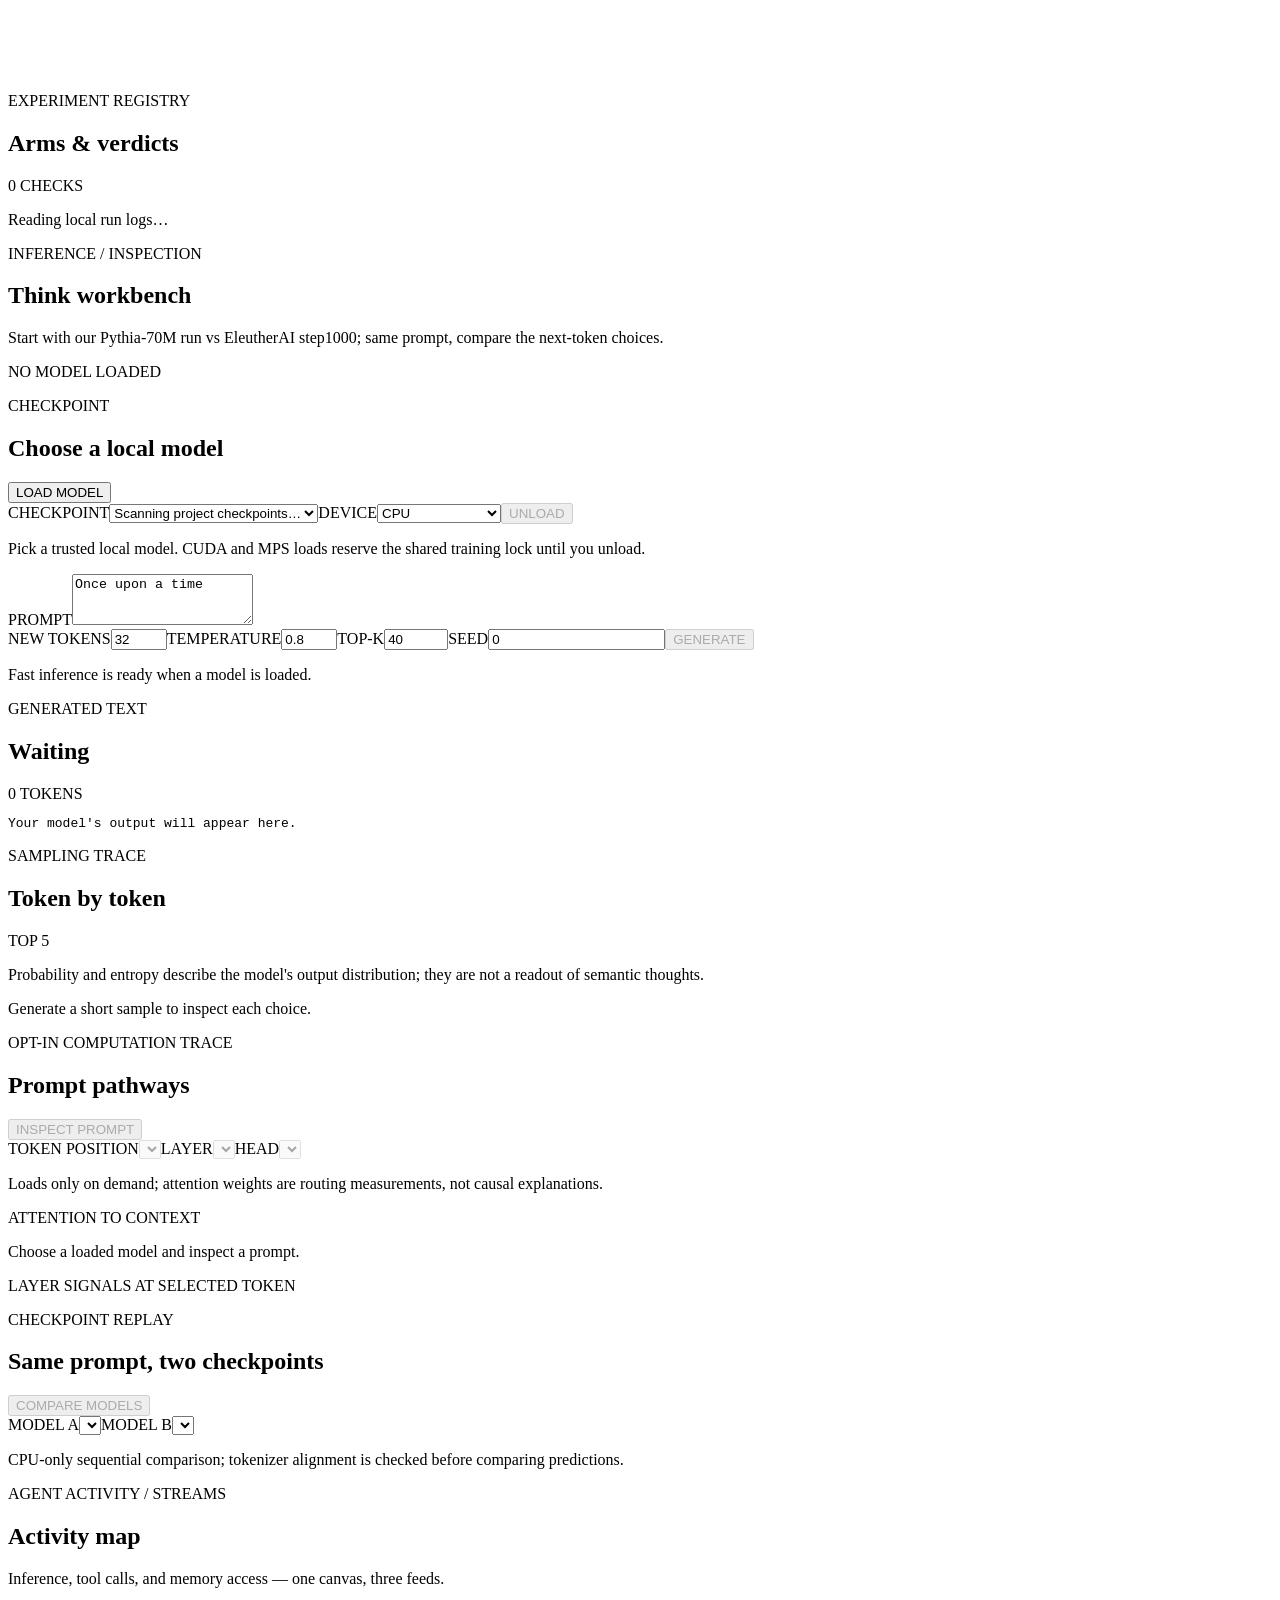
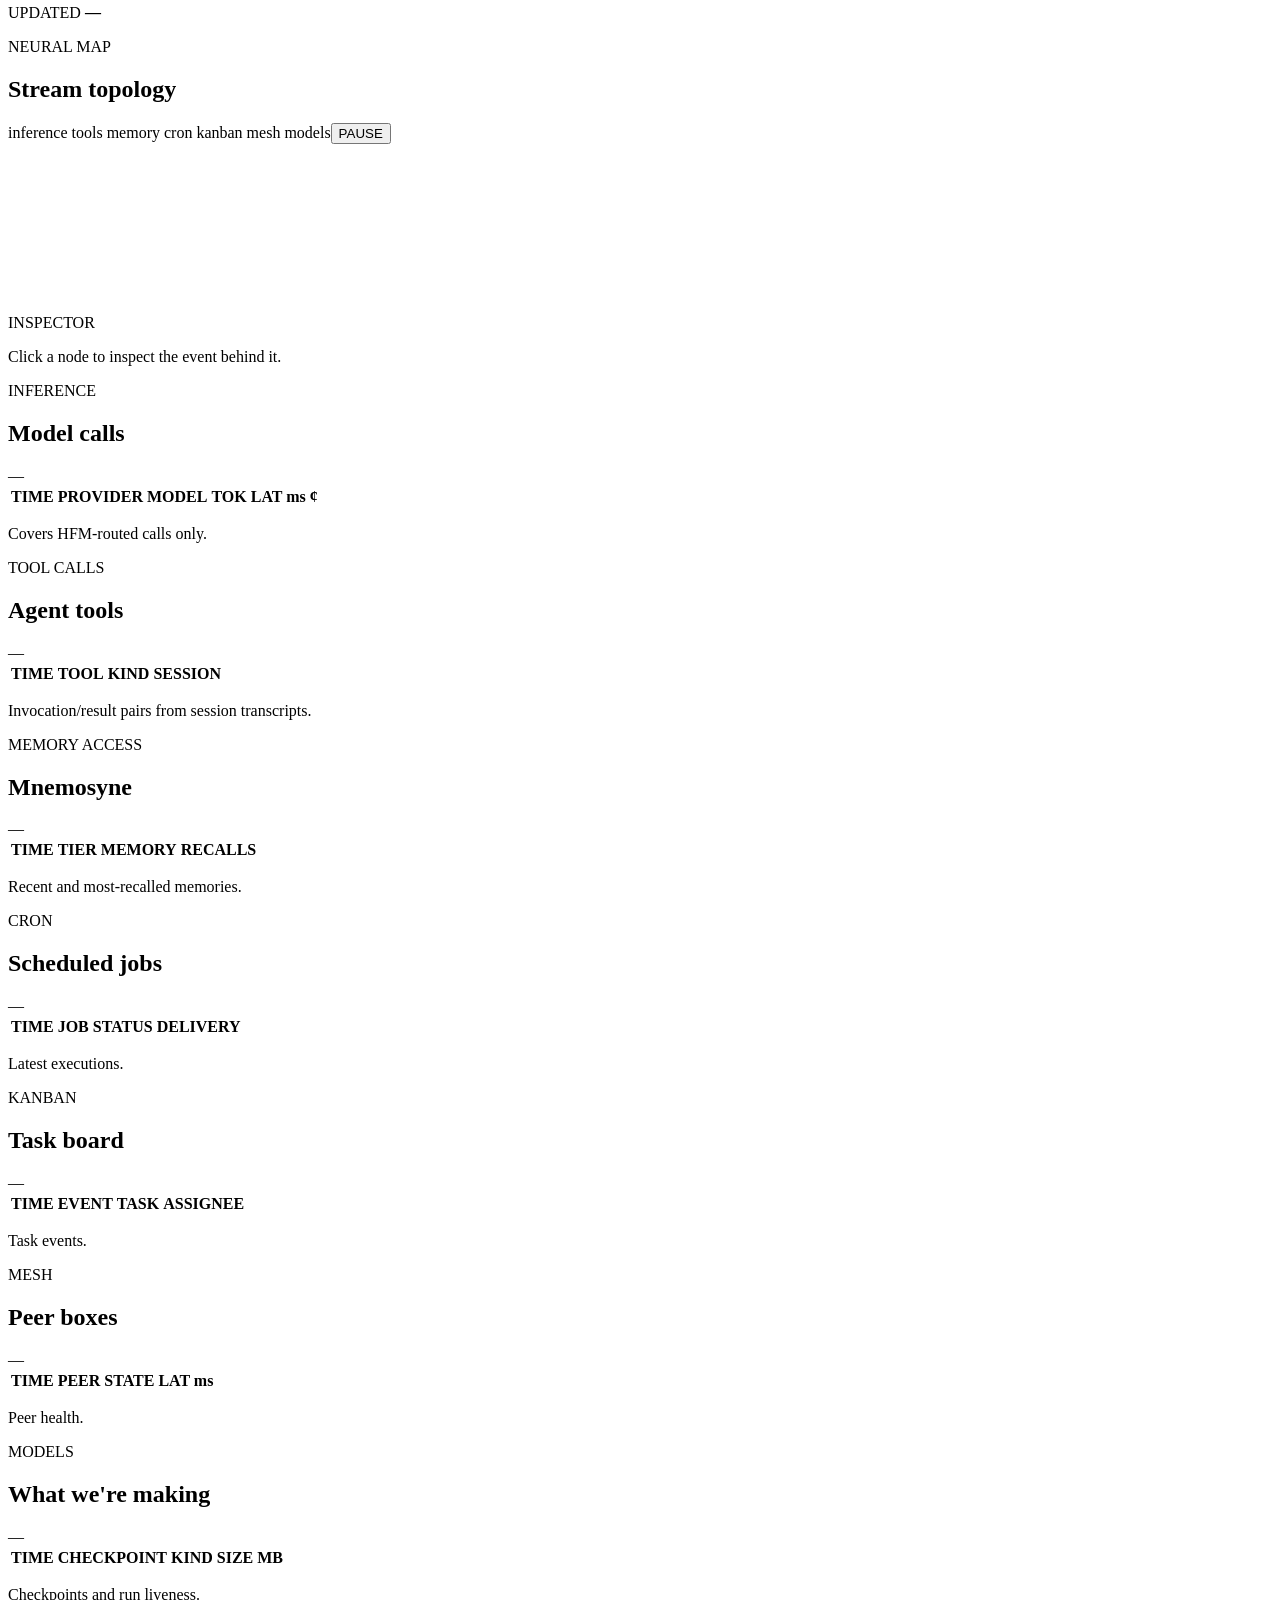
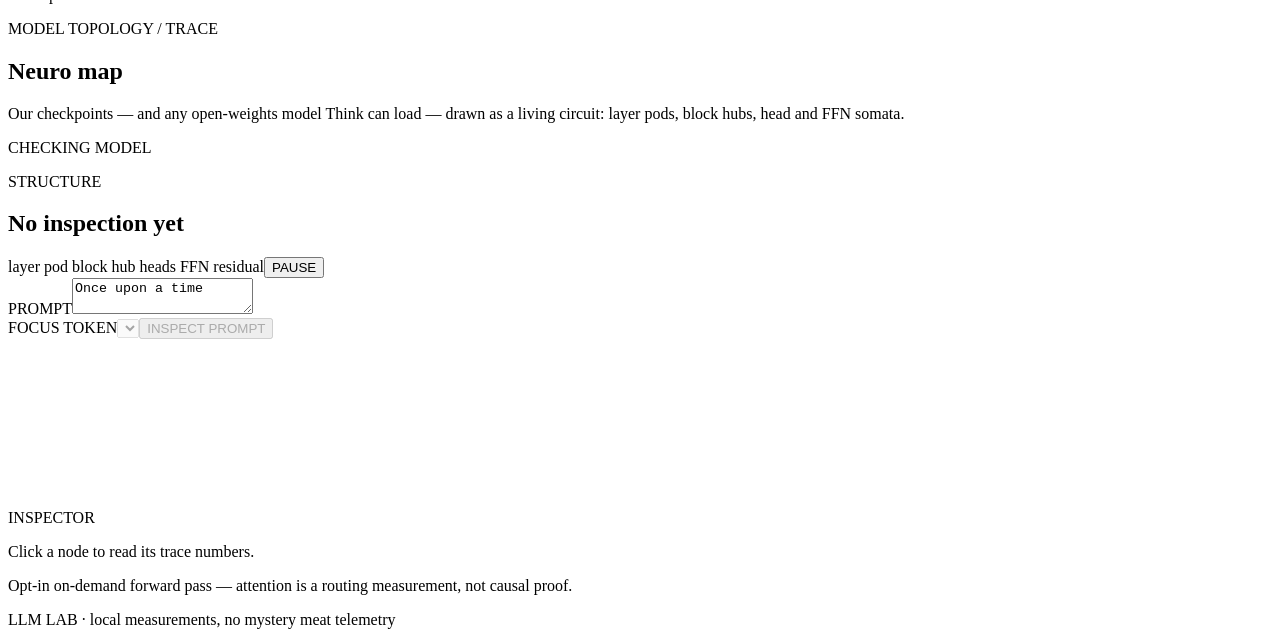
==== commit dadf7ccc: "feat(viz): add guarded MPS open-weight inference" ====
--- a/viz/ui/index.html
+++ b/viz/ui/index.html
@@ -40,8 +40,8 @@
         <div class="think-layout">
           <section class="panel think-main">
             <div class="panel-head"><div><p class="eyebrow">CHECKPOINT</p><h2>Choose a local model</h2></div><button id="load-model" class="action">LOAD MODEL</button></div>
-            <div class="control-row"><label class="field grow">CHECKPOINT<select id="checkpoint-select"><option>Scanning project checkpoints…</option></select></label><label class="field">DEVICE<select id="device-select"><option value="cpu">CPU</option><option value="cuda" disabled>CUDA · checking</option></select></label><button id="unload-model" class="action secondary" disabled>UNLOAD</button></div>
-            <p id="model-status" class="notice" role="status">Pick a trusted local .pt checkpoint. CUDA loads reserve the training lock until you unload.</p>
+            <div class="control-row"><label class="field grow">CHECKPOINT<select id="checkpoint-select"><option>Scanning project checkpoints…</option></select></label><label class="field">DEVICE<select id="device-select"><option value="cpu">CPU</option><option value="mps" disabled>MPS · checking</option><option value="cuda" disabled>CUDA · checking</option></select></label><button id="unload-model" class="action secondary" disabled>UNLOAD</button></div>
+            <p id="model-status" class="notice" role="status">Pick a trusted local model. CUDA and MPS loads reserve the shared training lock until you unload.</p>
             <label class="field prompt-field">PROMPT<textarea id="prompt-input" rows="3" maxlength="4000">Once upon a time</textarea></label>
             <div class="control-row settings"><label class="field">NEW TOKENS<input id="max-tokens" type="number" min="1" max="128" value="32"></label><label class="field">TEMPERATURE<input id="temperature" type="number" min="0" max="2" step="0.1" value="0.8"></label><label class="field">TOP-K<input id="top-k" type="number" min="0" max="1000" value="40"></label><label class="field">SEED<input id="seed" type="number" min="0" value="0"></label><button id="generate-button" class="action generate" disabled>GENERATE</button></div>
             <p id="think-notice" class="notice" role="status">Fast inference is ready when a model is loaded.</p>
